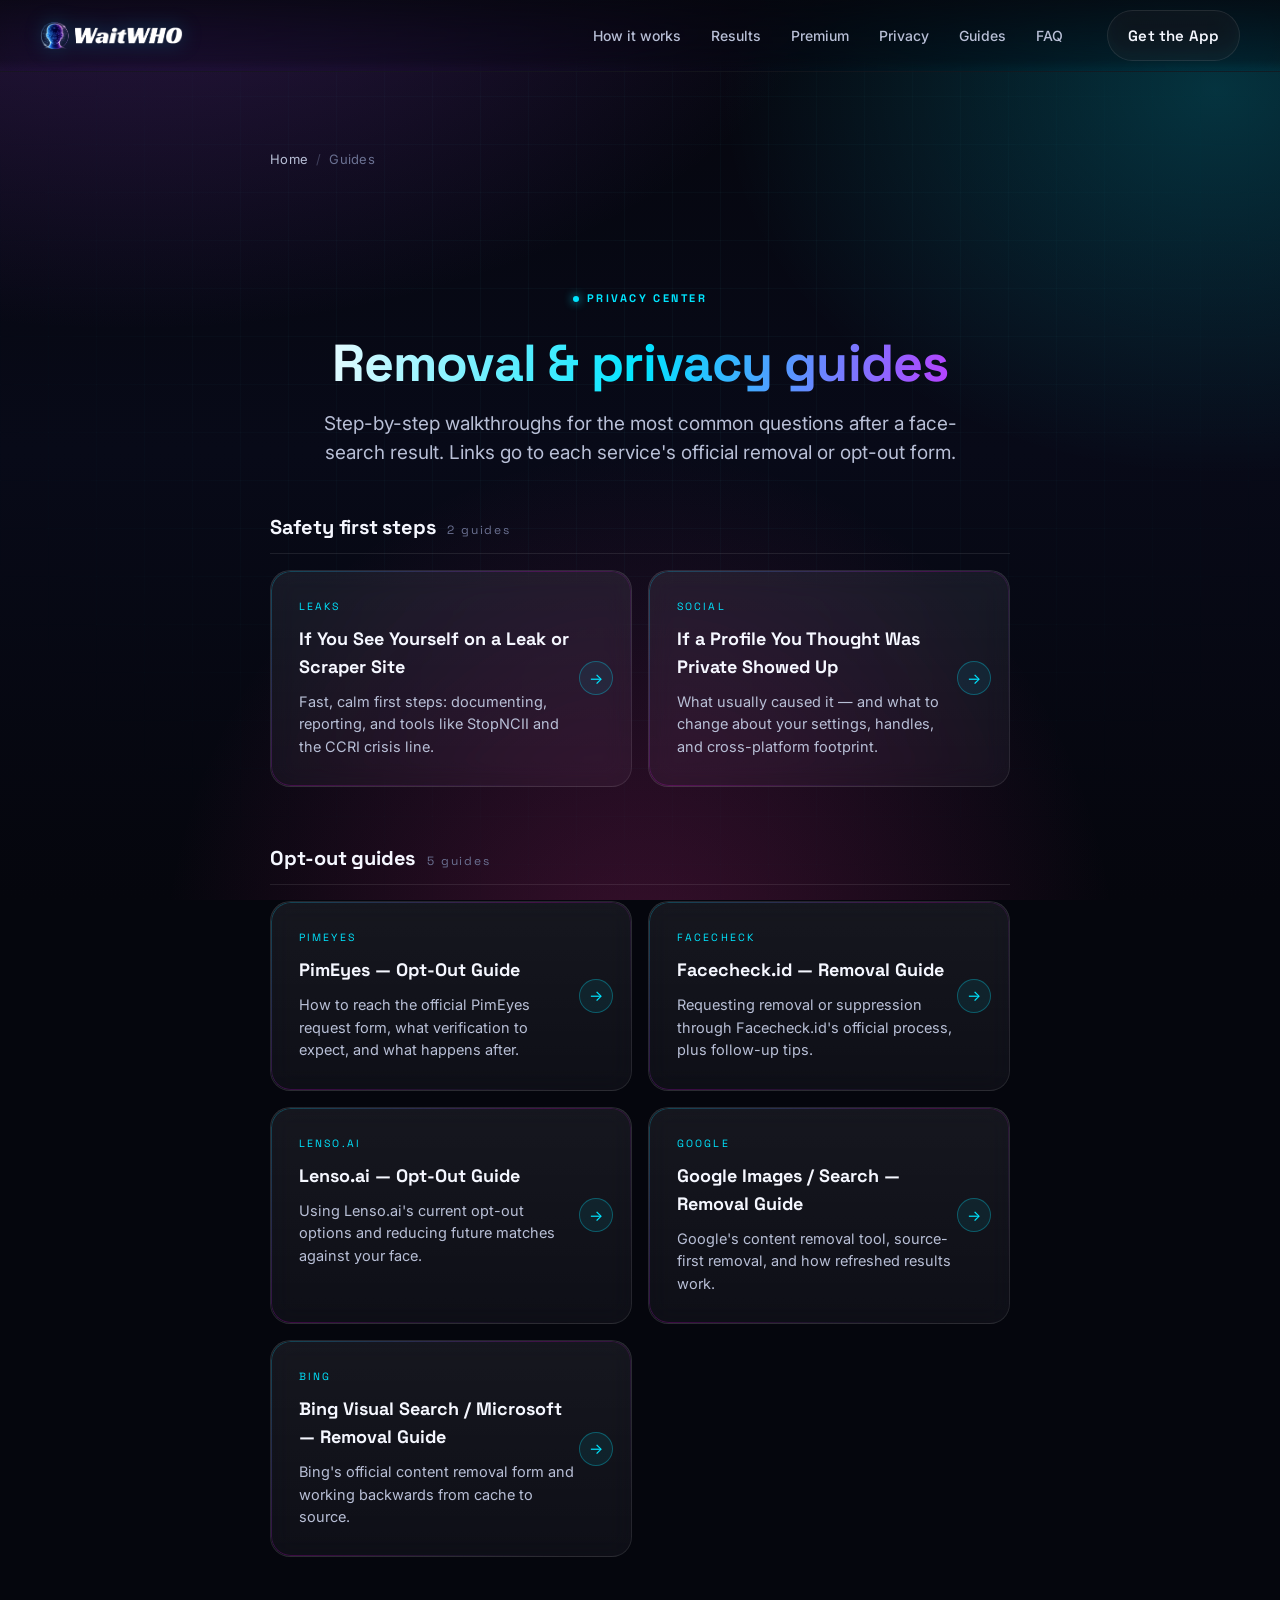
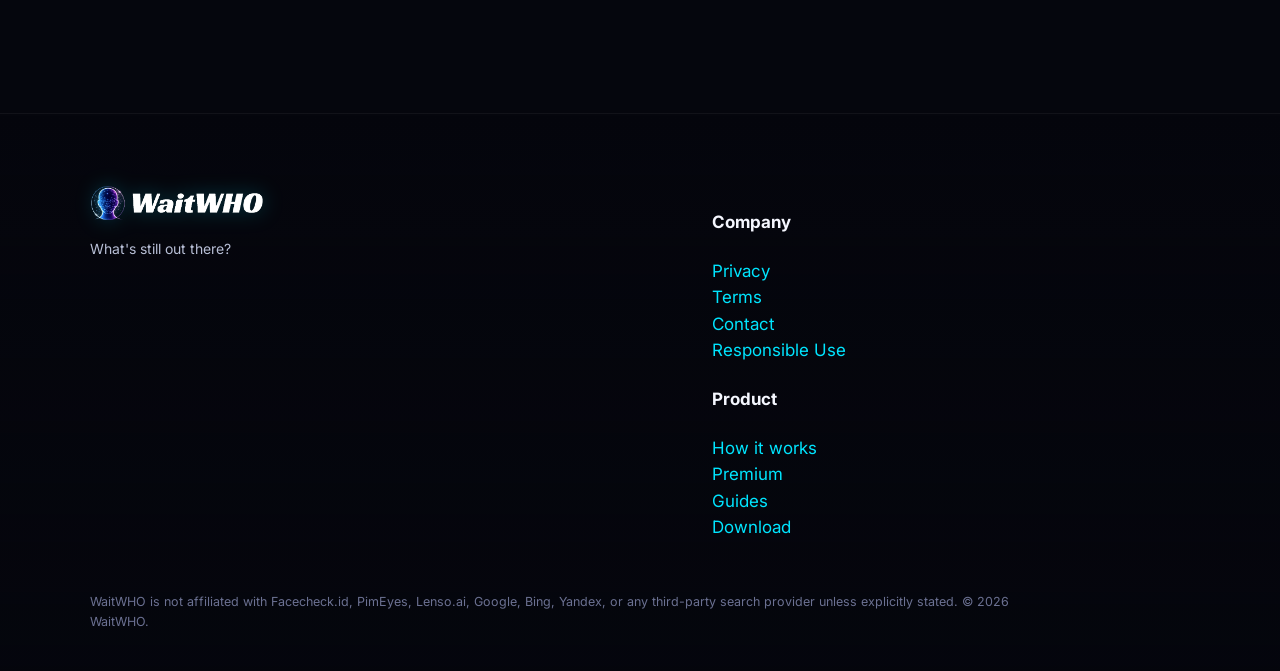
==== guides/index.html @ c7b06fae "Add files via upload" ====
<!doctype html>
<html lang="en">
<head>
    <meta charset="utf-8" />
    <meta http-equiv="x-ua-compatible" content="ie=edge" />
    <meta name="viewport" content="width=device-width, initial-scale=1, viewport-fit=cover" />
    <meta name="theme-color" content="#05060d" />
    <meta name="color-scheme" content="dark" />

    <title>Privacy &amp; Removal Guides · WaitWHO</title>
    <meta name="description" content="Step-by-step guides for removing your image from PimEyes, Facecheck.id, Lenso.ai, Google, Bing, and leak sites. Free educational resources." />

    <meta property="og:title" content="Privacy &amp; Removal Guides · WaitWHO" />
    <meta property="og:description" content="Opt-out walkthroughs for PimEyes, Facecheck.id, Lenso.ai, Google, Bing, and what to do if a private profile or leak appears." />
    <meta property="og:type" content="website" />
    <meta property="og:url" content="https://waitwho.app/guides/" />
    <meta property="og:image" content="../assets/og-cover.png" />
    <meta name="twitter:card" content="summary_large_image" />

    <link rel="icon" type="image/png" href="../assets/waitwho-logo.png" />
    <link rel="apple-touch-icon" href="../assets/waitwho-logo.png" />

    <link rel="preconnect" href="https://fonts.googleapis.com" />
    <link rel="preconnect" href="https://fonts.gstatic.com" crossorigin />
    <link rel="stylesheet" href="https://fonts.googleapis.com/css2?family=Inter:wght@400;500;600;700;800&family=Space+Grotesk:wght@500;600;700&display=swap" />

    <link rel="stylesheet" href="../styles.css?v=7" />
    <link rel="stylesheet" href="_shared.css?v=1" />
</head>
<body>
    <div class="bg-layer bg-grid" aria-hidden="true"></div>
    <div class="bg-layer bg-glow" aria-hidden="true"></div>

    <header class="nav" role="banner">
        <a class="nav__brand" href="../index.html" aria-label="WaitWHO home">
            <img class="brand-logo" src="../assets/waitwho-logo.png" alt="WaitWHO" />
        </a>
        <nav class="nav__links" aria-label="Primary">
            <a href="../index.html#how">How it works</a>
            <a href="../index.html#results">Results</a>
            <a href="../index.html#premium">Premium</a>
            <a href="../privacy.html">Privacy</a>
            <a href="./">Guides</a>
            <a href="../index.html#faq">FAQ</a>
        </nav>
        <a class="btn btn--ghost nav__cta" href="../index.html#download">Get the App</a>
    </header>

    <main class="guide-page">
        <div class="container">
            <nav class="guide-crumbs" aria-label="Breadcrumb">
                <a href="../index.html">Home</a>
                <span class="guide-crumbs__sep">/</span>
                <span>Guides</span>
            </nav>

            <header class="guide-index-hero">
                <span class="guide-hero__eyebrow">PRIVACY CENTER</span>
                <h1><span class="gradient-text">Removal &amp; privacy guides</span></h1>
                <p>Step-by-step walkthroughs for the most common questions after a face-search result. Links go to each service's official removal or opt-out form.</p>
            </header>

            <section class="guide-category">
                <div class="guide-category__head">
                    <h2 class="guide-category__title">Safety first steps</h2>
                    <span class="guide-category__count">2 guides</span>
                </div>
                <div class="guide-grid">
                    <a class="glass-card guide" href="leak-site-basics.html">
                        <span class="guide__tag">LEAKS</span>
                        <h3>If You See Yourself on a Leak or Scraper Site</h3>
                        <p>Fast, calm first steps: documenting, reporting, and tools like StopNCII and the CCRI crisis line.</p>
                        <span class="guide__arrow" aria-hidden="true">→</span>
                    </a>
                    <a class="glass-card guide" href="private-profile-leaked.html">
                        <span class="guide__tag">SOCIAL</span>
                        <h3>If a Profile You Thought Was Private Showed Up</h3>
                        <p>What usually caused it — and what to change about your settings, handles, and cross-platform footprint.</p>
                        <span class="guide__arrow" aria-hidden="true">→</span>
                    </a>
                </div>
            </section>

            <section class="guide-category">
                <div class="guide-category__head">
                    <h2 class="guide-category__title">Opt-out guides</h2>
                    <span class="guide-category__count">5 guides</span>
                </div>
                <div class="guide-grid">
                    <a class="glass-card guide" href="opt-out-pimeyes.html">
                        <span class="guide__tag">PIMEYES</span>
                        <h3>PimEyes — Opt-Out Guide</h3>
                        <p>How to reach the official PimEyes request form, what verification to expect, and what happens after.</p>
                        <span class="guide__arrow" aria-hidden="true">→</span>
                    </a>
                    <a class="glass-card guide" href="opt-out-facecheck.html">
                        <span class="guide__tag">FACECHECK</span>
                        <h3>Facecheck.id — Removal Guide</h3>
                        <p>Requesting removal or suppression through Facecheck.id's official process, plus follow-up tips.</p>
                        <span class="guide__arrow" aria-hidden="true">→</span>
                    </a>
                    <a class="glass-card guide" href="opt-out-lenso.html">
                        <span class="guide__tag">LENSO.AI</span>
                        <h3>Lenso.ai — Opt-Out Guide</h3>
                        <p>Using Lenso.ai's current opt-out options and reducing future matches against your face.</p>
                        <span class="guide__arrow" aria-hidden="true">→</span>
                    </a>
                    <a class="glass-card guide" href="opt-out-google.html">
                        <span class="guide__tag">GOOGLE</span>
                        <h3>Google Images / Search — Removal Guide</h3>
                        <p>Google's content removal tool, source-first removal, and how refreshed results work.</p>
                        <span class="guide__arrow" aria-hidden="true">→</span>
                    </a>
                    <a class="glass-card guide" href="opt-out-bing-visual.html">
                        <span class="guide__tag">BING</span>
                        <h3>Bing Visual Search / Microsoft — Removal Guide</h3>
                        <p>Bing's official content removal form and working backwards from cache to source.</p>
                        <span class="guide__arrow" aria-hidden="true">→</span>
                    </a>
                </div>
            </section>
        </div>
    </main>

    <footer class="footer" role="contentinfo">
        <div class="container footer__inner">
            <div class="footer__brand">
                <img class="brand-logo brand-logo--lg" src="../assets/waitwho-logo.png" alt="WaitWHO" />
                <p class="footer__tagline">What's still out there?</p>
            </div>
            <div class="footer__cols">
                <div>
                    <h4>Company</h4>
                    <ul>
                        <li><a href="../privacy.html">Privacy</a></li>
                        <li><a href="../terms.html">Terms</a></li>
                        <li><a href="../contact.html">Contact</a></li>
                        <li><a href="../index.html#privacy">Responsible Use</a></li>
                    </ul>
                </div>
                <div>
                    <h4>Product</h4>
                    <ul>
                        <li><a href="../index.html#how">How it works</a></li>
                        <li><a href="../index.html#premium">Premium</a></li>
                        <li><a href="./">Guides</a></li>
                        <li><a href="../index.html#download">Download</a></li>
                    </ul>
                </div>
            </div>
            <p class="footer__disclaimer">
                WaitWHO is not affiliated with Facecheck.id, PimEyes, Lenso.ai, Google, Bing, Yandex, or any third-party search provider unless explicitly stated.
                © <span id="year">2026</span> WaitWHO.
            </p>
        </div>
    </footer>

    <script>
        document.getElementById('year').textContent = new Date().getFullYear();
    </script>
</body>
</html>
---- styles.css ----
/* =============================================================
   WaitWHO — landing styles
   Dark cyberpunk · neon cyan / magenta / purple · glassmorphism
   All brand tokens are CSS variables. No external JS needed.
   ============================================================= */

/* -------------------------------------------------------------
   TOKENS
------------------------------------------------------------- */
:root {
    /* Brand — keep in sync with iOS Theme.swift */
    --neon-cyan:    #00E5FF;
    --neon-cyan-2:  #38BDF8;
    --neon-magenta: #FF00FF;
    --neon-pink:    #D42C8C;
    --neon-purple:  #7739B1;
    --neon-indigo:  #4246C8;

    /* Surfaces */
    --bg-0: #05060D;
    --bg-1: #0B0D1A;
    --bg-2: #121427;
    --glass:        rgba(255, 255, 255, 0.04);
    --glass-strong: rgba(255, 255, 255, 0.07);
    --glass-border: rgba(255, 255, 255, 0.09);
    --glass-border-strong: rgba(255, 255, 255, 0.14);

    /* Text */
    --text-primary:   #F5F7FF;
    --text-secondary: #B8BFD6;
    --text-tertiary:  #6B7192;

    /* Radii & spacing */
    --r-sm:  8px;
    --r-md: 14px;
    --r-lg: 20px;
    --r-xl: 28px;

    /* Type */
    --font-body:    "Inter", system-ui, -apple-system, "Segoe UI", Roboto, "Helvetica Neue", Arial, sans-serif;
    --font-display: "Space Grotesk", "Inter", system-ui, sans-serif;

    /* Motion */
    --ease-out: cubic-bezier(.16,.84,.32,1);
    --ease-in-out: cubic-bezier(.65,0,.35,1);

    /* Layout */
    --container: 1180px;
    --gutter: clamp(18px, 4vw, 40px);
    --section-pad: clamp(72px, 10vw, 140px);
}

/* -------------------------------------------------------------
   RESET / BASE
------------------------------------------------------------- */
*,
*::before,
*::after { box-sizing: border-box; }

html {
    /* Anchor jumps only — avoids fighting with wheel / trackpad momentum
       on some browsers where `smooth` on the root feels laggy. */
    scroll-behavior: auto;
    -webkit-text-size-adjust: 100%;
}

body {
    margin: 0;
    font-family: var(--font-body);
    font-size: 17px;
    line-height: 1.55;
    color: var(--text-primary);
    background: var(--bg-0);
    min-height: 100dvh;
    overflow-x: hidden;
    -webkit-font-smoothing: antialiased;
    -moz-osx-font-smoothing: grayscale;
}

img, svg, video { display: block; max-width: 100%; }

a {
    color: var(--neon-cyan);
    text-decoration: none;
    transition: color .2s var(--ease-out), opacity .2s var(--ease-out);
}
a:hover { color: #7FF1FF; }

button { font: inherit; }

ul, ol { margin: 0; padding: 0; list-style: none; }

::selection { background: rgba(255, 0, 255, 0.35); color: #fff; }

.container {
    max-width: var(--container);
    margin: 0 auto;
    padding-left: var(--gutter);
    padding-right: var(--gutter);
}

/* -------------------------------------------------------------
   BACKGROUND LAYERS
------------------------------------------------------------- */
.bg-layer {
    position: fixed;
    inset: 0;
    pointer-events: none;
    z-index: -2;
}

/* Radial navy-to-black glow */
.bg-glow {
    background:
        radial-gradient(1200px 700px at 10% -10%, rgba(119, 57, 177, 0.35), transparent 60%),
        radial-gradient(900px 700px at 95% 10%, rgba(0, 229, 255, 0.20), transparent 55%),
        radial-gradient(800px 900px at 50% 110%, rgba(212, 44, 140, 0.25), transparent 60%),
        linear-gradient(180deg, #05060d 0%, #080A18 50%, #05060D 100%);
}

/* Scan grid overlay (pure CSS) */
.bg-grid {
    background-image:
        linear-gradient(rgba(120, 255, 255, 0.045) 1px, transparent 1px),
        linear-gradient(90deg, rgba(120, 255, 255, 0.045) 1px, transparent 1px);
    background-size: 48px 48px;
    mask-image: radial-gradient(ellipse at 50% 40%, rgba(0,0,0,.9) 0%, rgba(0,0,0,.5) 50%, transparent 85%);
    -webkit-mask-image: radial-gradient(ellipse at 50% 40%, rgba(0,0,0,.9) 0%, rgba(0,0,0,.5) 50%, transparent 85%);
    opacity: .9;
    z-index: -1;
}

.bg-particles {
    width: 100%;
    height: 100%;
    opacity: .55;
    z-index: -1;
}

/* -------------------------------------------------------------
   UTILITY CLASSES
------------------------------------------------------------- */

/* Glass card */
.glass-card {
    position: relative;
    background: linear-gradient(180deg, var(--glass-strong), var(--glass));
    border: 1px solid var(--glass-border);
    border-radius: var(--r-lg);
    backdrop-filter: blur(12px) saturate(120%);
    -webkit-backdrop-filter: blur(12px) saturate(120%);
    padding: clamp(20px, 2.2vw, 28px);
    overflow: hidden;
    transition: transform .4s var(--ease-out), border-color .4s var(--ease-out), box-shadow .4s var(--ease-out);
}
.glass-card::before {
    content: "";
    position: absolute;
    inset: 0;
    padding: 1px;
    border-radius: inherit;
    background: linear-gradient(140deg, rgba(0, 229, 255, 0.45), rgba(255, 0, 255, 0.35) 45%, rgba(119, 57, 177, 0.25) 70%, transparent 90%);
    -webkit-mask:
        linear-gradient(#000 0 0) content-box,
        linear-gradient(#000 0 0);
    -webkit-mask-composite: xor;
            mask-composite: exclude;
    opacity: .55;
    pointer-events: none;
    transition: opacity .35s var(--ease-out);
}
.glass-card:hover {
    transform: translateY(-4px);
    border-color: var(--glass-border-strong);
    box-shadow: 0 18px 40px -20px rgba(0, 229, 255, 0.25),
                0 10px 30px -10px rgba(255, 0, 255, 0.18);
}
.glass-card:hover::before { opacity: .85; }

/* Narrow tablets / small laptops: lighter blur (less GPU per scroll frame). */
@media (max-width: 900px) {
    .glass-card {
        backdrop-filter: blur(6px) saturate(110%);
        -webkit-backdrop-filter: blur(6px) saturate(110%);
    }
}
/* Touch phones: backdrop-filter repaints the whole viewport stack on scroll —
   opaque surface reads almost the same but scrolls much smoother. */
@media (hover: none) and (pointer: coarse) {
    .glass-card {
        backdrop-filter: none;
        -webkit-backdrop-filter: none;
        background: linear-gradient(180deg, rgba(28, 30, 46, 0.94), rgba(14, 16, 28, 0.9));
    }
    .glass-card:hover {
        transform: none;
    }
}

.glass-card--wide { padding: clamp(28px, 4vw, 48px); }

/* Gradient text */
.gradient-text {
    background: linear-gradient(100deg, #E6FBFF 0%, var(--neon-cyan) 25%, var(--neon-magenta) 60%, #FF6FE1 85%);
    -webkit-background-clip: text;
            background-clip: text;
    color: transparent;
    background-size: 200% 200%;
    animation: gradient-pan 14s var(--ease-in-out) infinite;
}

@keyframes gradient-pan {
    0%, 100% { background-position: 0% 50%; }
    50%      { background-position: 100% 50%; }
}

/* Buttons */
.btn {
    --bg: linear-gradient(135deg, var(--neon-cyan), var(--neon-magenta));
    display: inline-flex;
    align-items: center;
    gap: 10px;
    padding: 13px 20px;
    border-radius: 999px;
    font-family: var(--font-display);
    font-weight: 600;
    font-size: 15px;
    letter-spacing: .01em;
    color: #05060D;
    background: var(--bg);
    border: 1px solid transparent;
    position: relative;
    isolation: isolate;
    cursor: pointer;
    transition: transform .25s var(--ease-out), box-shadow .25s var(--ease-out), filter .25s var(--ease-out);
}
.btn svg { width: 18px; height: 18px; }

.btn--primary {
    box-shadow:
        0 10px 30px -8px rgba(0, 229, 255, 0.55),
        0 10px 30px -8px rgba(255, 0, 255, 0.45),
        inset 0 0 0 1px rgba(255, 255, 255, 0.25);
}
.btn--primary::before {
    content: "";
    position: absolute;
    inset: 0;
    border-radius: inherit;
    padding: 1px;
    background: linear-gradient(135deg, rgba(255,255,255,.55), rgba(255,255,255,0));
    -webkit-mask:
        linear-gradient(#000 0 0) content-box,
        linear-gradient(#000 0 0);
    -webkit-mask-composite: xor;
            mask-composite: exclude;
    pointer-events: none;
}
.btn--primary:hover {
    transform: translateY(-2px) scale(1.015);
    filter: brightness(1.08) saturate(1.08);
    box-shadow:
        0 18px 40px -10px rgba(0, 229, 255, 0.7),
        0 18px 40px -10px rgba(255, 0, 255, 0.55);
}
.btn--primary:active { transform: translateY(0); filter: brightness(.98); }

.btn--ghost {
    color: var(--text-primary);
    background: rgba(255, 255, 255, 0.04);
    border-color: var(--glass-border);
    backdrop-filter: blur(12px);
    -webkit-backdrop-filter: blur(12px);
}
.btn--ghost:hover {
    color: #fff;
    background: rgba(255, 255, 255, 0.08);
    border-color: rgba(0, 229, 255, 0.45);
    box-shadow: 0 0 0 1px rgba(0, 229, 255, 0.25), 0 10px 24px -14px rgba(0, 229, 255, 0.55);
}

.btn--lg {
    padding: 16px 26px;
    font-size: 16px;
}

/* Badges */
.badge {
    display: inline-block;
    font-family: var(--font-display);
    font-weight: 700;
    font-size: 10.5px;
    letter-spacing: .14em;
    padding: 5px 9px;
    border-radius: 999px;
    border: 1px solid transparent;
    background: rgba(255, 255, 255, 0.05);
    color: var(--text-secondary);
}
.badge--cyan    { color: #BDF6FF; border-color: rgba(0, 229, 255, .35); background: rgba(0, 229, 255, .08); }
.badge--magenta { color: #FFC6F5; border-color: rgba(255, 0, 255, .35); background: rgba(255, 0, 255, .08); }
.badge--purple  { color: #D6C2F7; border-color: rgba(119, 57, 177, .45); background: rgba(119, 57, 177, .18); }

/* Eyebrow */
.eyebrow {
    display: inline-flex;
    align-items: center;
    gap: 10px;
    font-family: var(--font-display);
    font-weight: 600;
    font-size: 11.5px;
    letter-spacing: .18em;
    color: var(--text-secondary);
    text-transform: uppercase;
    padding: 7px 12px;
    border-radius: 999px;
    border: 1px solid var(--glass-border);
    background: rgba(255, 255, 255, 0.035);
}
.eyebrow__dot {
    width: 7px; height: 7px;
    border-radius: 999px;
    background: var(--neon-cyan);
    box-shadow: 0 0 12px var(--neon-cyan);
    animation: dot-pulse 2.2s var(--ease-in-out) infinite;
}
@keyframes dot-pulse {
    0%, 100% { opacity: 1;   transform: scale(1); }
    50%      { opacity: .55; transform: scale(1.4); }
}

/* -------------------------------------------------------------
   NAV
------------------------------------------------------------- */
.nav {
    position: sticky;
    top: 0;
    z-index: 40;
    display: flex;
    align-items: center;
    gap: clamp(12px, 2vw, 24px);
    padding: 14px clamp(18px, 4vw, 40px);
    min-height: 64px;
    max-height: 72px;
    background: linear-gradient(180deg, rgba(5, 6, 13, 0.75) 0%, rgba(5, 6, 13, 0.35) 85%, transparent 100%);
    backdrop-filter: blur(16px) saturate(130%);
    -webkit-backdrop-filter: blur(16px) saturate(130%);
    border-bottom: 1px solid rgba(255, 255, 255, 0.05);
}
.nav__brand {
    display: inline-flex;
    align-items: center;
    gap: 10px;
    color: var(--text-primary);
    font-family: var(--font-display);
    font-weight: 700;
    letter-spacing: .03em;
}

/* Brand mark — real WaitWHO logo (icon + wordmark in one PNG, ~1266×248).
   Explicit height/max-height/max-width keeps it tightly constrained even
   if a stale stylesheet or a broken parent reflow ever slips through. */
.brand-logo {
    display: block;
    height: 28px;
    max-height: 28px;
    width: auto;
    max-width: 180px;
    object-fit: contain;
    user-select: none;
    -webkit-user-drag: none;
    filter: drop-shadow(0 0 10px rgba(0, 229, 255, 0.25));
    transition: filter .3s var(--ease-out), transform .3s var(--ease-out);
}
.nav__brand:hover .brand-logo {
    transform: translateY(-1px);
    filter: drop-shadow(0 0 14px rgba(0, 229, 255, 0.45))
            drop-shadow(0 0 10px rgba(255, 0, 255, 0.25));
}
.brand-logo--lg {
    height: 34px;
    max-height: 34px;
    max-width: 220px;
}

/* Shared spin keyframe still used by the hero scan rings. */
@keyframes ring-rotate {
    from { transform: rotate(0deg); }
    to   { transform: rotate(360deg); }
}
.nav__links {
    display: flex;
    gap: clamp(10px, 2vw, 22px);
    margin-left: auto;
    margin-right: clamp(8px, 2vw, 16px);
    font-size: 14px;
    color: var(--text-secondary);
}
.nav__links a {
    color: var(--text-secondary);
    padding: 8px 4px;
    font-weight: 500;
    position: relative;
}
.nav__links a::after {
    content: "";
    position: absolute;
    left: 4px; right: 4px; bottom: 4px;
    height: 1px;
    background: linear-gradient(90deg, var(--neon-cyan), var(--neon-magenta));
    transform: scaleX(0);
    transform-origin: left center;
    transition: transform .35s var(--ease-out);
}
.nav__links a:hover { color: var(--text-primary); }
.nav__links a:hover::after { transform: scaleX(1); }

/* -------------------------------------------------------------
   APP STORE BADGE
   Apple's visual identity must stay intact — no recolors on the art
   itself. Glow/hover-lift lives on the wrapper instead, which keeps
   the badge guideline-compliant while still feeling native to the site.
------------------------------------------------------------- */
.app-store-badge {
    display: inline-flex;
    align-items: center;
    justify-content: center;
    height: 40px;
    border-radius: 8px;
    line-height: 0;
    text-decoration: none;
    transition: transform .25s var(--ease-out),
                filter .25s var(--ease-out);
    filter: drop-shadow(0 6px 18px rgba(0, 229, 255, 0.18))
            drop-shadow(0 6px 18px rgba(255, 0, 255, 0.14));
}
.app-store-badge svg,
.app-store-badge img {
    display: block;
    height: 100%;
    width: auto;
    pointer-events: none;
}
.app-store-badge:hover {
    transform: translateY(-2px);
    filter: drop-shadow(0 10px 24px rgba(0, 229, 255, 0.35))
            drop-shadow(0 10px 24px rgba(255, 0, 255, 0.25));
}
.app-store-badge:active { transform: translateY(0); }

/* Until script.js APP_STORE_URL is set, badges link to #download on this page. */
.app-store-badge--pending {
    cursor: help;
    opacity: 0.94;
}

.app-store-badge:focus-visible {
    outline: 2px solid var(--neon-cyan);
    outline-offset: 3px;
}
.app-store-badge--sm { height: 36px; border-radius: 7px; }
.app-store-badge--lg { height: 54px; border-radius: 10px; }
.app-store-badge--xl { height: 60px; border-radius: 11px; }

/* -------------------------------------------------------------
   NAV HAMBURGER
   Hidden at >820px via display:none; shown below that width.
   The bars collapse into an X when .is-open is toggled by JS.
------------------------------------------------------------- */
.nav__hamburger {
    display: none;
    width: 42px;
    height: 42px;
    padding: 0;
    margin-left: auto;
    background: rgba(255, 255, 255, 0.04);
    border: 1px solid var(--glass-border);
    border-radius: 10px;
    cursor: pointer;
    position: relative;
    transition: background .25s var(--ease-out), border-color .25s var(--ease-out);
}
.nav__hamburger:hover {
    background: rgba(255, 255, 255, 0.08);
    border-color: rgba(0, 229, 255, 0.45);
}
.nav__hamburger:focus-visible {
    outline: 2px solid var(--neon-cyan);
    outline-offset: 2px;
}
.nav__hamburger span {
    position: absolute;
    left: 50%;
    width: 18px;
    height: 1.6px;
    border-radius: 2px;
    background: var(--text-primary);
    transform: translateX(-50%);
    transition: transform .3s var(--ease-out), opacity .2s var(--ease-out), top .3s var(--ease-out);
}
.nav__hamburger span:nth-child(1) { top: 14px; }
.nav__hamburger span:nth-child(2) { top: 20px; }
.nav__hamburger span:nth-child(3) { top: 26px; }
.nav__hamburger[aria-expanded="true"] span:nth-child(1) { top: 20px; transform: translateX(-50%) rotate(45deg); background: var(--neon-cyan); }
.nav__hamburger[aria-expanded="true"] span:nth-child(2) { opacity: 0; }
.nav__hamburger[aria-expanded="true"] span:nth-child(3) { top: 20px; transform: translateX(-50%) rotate(-45deg); background: var(--neon-magenta); }

@media (max-width: 820px) {
    .nav__links { display: none; }
    .nav__cta { display: none; }
    .nav__hamburger { display: block; }
}

/* -------------------------------------------------------------
   MOBILE SLIDE-IN MENU
   aside #mobile-menu is present in the DOM at all widths but is
   inert on desktop (display:none below); on mobile it slides in
   from the right when JS sets .is-open on <body>.
------------------------------------------------------------- */
.mobile-menu {
    position: fixed;
    inset: 0;
    z-index: 50;
    pointer-events: none;
    visibility: hidden;
    transition: visibility 0s linear .35s;
}
.mobile-menu__backdrop {
    position: absolute;
    inset: 0;
    background: rgba(5, 6, 13, 0.55);
    backdrop-filter: blur(8px);
    -webkit-backdrop-filter: blur(8px);
    opacity: 0;
    transition: opacity .35s var(--ease-out);
    cursor: pointer;
}
.mobile-menu__panel {
    position: absolute;
    top: 0;
    right: 0;
    height: 100dvh;
    width: min(320px, 85vw);
    padding: clamp(28px, 7vw, 44px) clamp(20px, 5vw, 28px);
    display: flex;
    flex-direction: column;
    gap: 12px;
    background:
        radial-gradient(120% 60% at 100% 0%, rgba(0, 229, 255, 0.15), transparent 60%),
        radial-gradient(120% 60% at 100% 100%, rgba(255, 0, 255, 0.12), transparent 60%),
        linear-gradient(180deg, #0B0D1A 0%, #05060D 100%);
    border-left: 1px solid rgba(255, 255, 255, 0.08);
    box-shadow: -20px 0 60px -20px rgba(0, 229, 255, 0.35);
    transform: translateX(100%);
    transition: transform .35s var(--ease-out);
    overflow-y: auto;
}
.mobile-menu.is-open {
    visibility: visible;
    pointer-events: auto;
    transition-delay: 0s;
}
.mobile-menu.is-open .mobile-menu__backdrop { opacity: 1; }
.mobile-menu.is-open .mobile-menu__panel { transform: translateX(0); }

.mobile-menu__links {
    display: flex;
    flex-direction: column;
    gap: 2px;
    margin-top: 36px;
}
.mobile-menu__links a {
    display: flex;
    align-items: center;
    justify-content: space-between;
    padding: 16px 14px;
    color: var(--text-primary);
    font-family: var(--font-display);
    font-weight: 600;
    font-size: 17px;
    border-radius: 12px;
    border: 1px solid transparent;
    transition: background .2s var(--ease-out), border-color .2s var(--ease-out), color .2s var(--ease-out);
}
.mobile-menu__links a::after {
    content: "→";
    color: var(--text-tertiary);
    font-size: 15px;
    transition: transform .2s var(--ease-out), color .2s var(--ease-out);
}
.mobile-menu__links a:hover,
.mobile-menu__links a:focus-visible {
    background: rgba(255, 255, 255, 0.04);
    border-color: rgba(0, 229, 255, 0.25);
    color: #fff;
}
.mobile-menu__links a:hover::after,
.mobile-menu__links a:focus-visible::after {
    color: var(--neon-cyan);
    transform: translateX(2px);
}
.mobile-menu__cta {
    margin-top: auto;
    padding-top: 24px;
    display: flex;
    justify-content: flex-start;
}

/* Scroll-lock class applied to <body> when the menu is open, so the
   page behind doesn't scroll while the drawer is up. */
body.menu-open { overflow: hidden; }

@media (min-width: 821px) {
    /* Hide the mobile menu element entirely on desktop so it can't
       receive focus or show up in the accessibility tree. */
    .mobile-menu { display: none; }
}

/* -------------------------------------------------------------
   HERO
------------------------------------------------------------- */
.hero {
    position: relative;
    padding: clamp(40px, 7vw, 84px) 0 clamp(60px, 8vw, 110px);
    min-height: 100svh;
    display: flex;
    align-items: center;
    isolation: isolate;
}

/* Full-bleed “hacker terminal” whispers — same vibe as iOS ScanLoaderView.
   Sits behind .hero__inner; scrim keeps headline readable. */
.hero__terminal {
    position: absolute;
    inset: 0;
    z-index: 0;
    overflow: hidden;
    pointer-events: none;
    /* Readability scrim (not a ::after — that would paint over the lines) */
    background:
        linear-gradient(90deg, rgba(5, 6, 13, 0.78) 0%, rgba(5, 6, 13, 0.18) 48%, transparent 72%),
        linear-gradient(180deg, rgba(5, 6, 13, 0.5) 0%, transparent 16%, transparent 84%, rgba(5, 6, 13, 0.45) 100%),
        radial-gradient(ellipse 95% 85% at 58% 42%, transparent 0%, rgba(5, 6, 13, 0.22) 100%);
}
.hero-terminal-whisper {
    position: absolute;
    z-index: 1;
    max-width: min(92vw, 520px);
    padding: 0 4px;
    font-family: ui-monospace, SFMono-Regular, Menlo, Monaco, Consolas, "Liberation Mono", "Courier New", monospace;
    font-size: clamp(10px, 1.05vw + 8px, 13px);
    font-weight: 500;
    letter-spacing: 0.02em;
    line-height: 1.25;
    color: rgba(115, 242, 140, 0.78);
    text-shadow:
        0 0 10px rgba(77, 242, 102, 0.35),
        0 0 22px rgba(0, 229, 255, 0.08);
    white-space: nowrap;
    overflow: hidden;
    text-overflow: ellipsis;
    opacity: 0;
    transform: translate(-50%, -50%);
    transition: opacity 0.35s var(--ease-out);
}
.hero-terminal-whisper.is-visible {
    opacity: 0.92;
}
.hero-terminal-whisper.is-out {
    opacity: 0 !important;
    transition: opacity 0.5s var(--ease-out);
}
@media (max-width: 909px) {
    .hero__terminal {
        background:
            linear-gradient(180deg, rgba(5, 6, 13, 0.88) 0%, rgba(5, 6, 13, 0.35) 32%, transparent 52%),
            linear-gradient(90deg, transparent 0%, rgba(5, 6, 13, 0.12) 50%, transparent 100%),
            radial-gradient(ellipse 100% 70% at 50% 85%, transparent 20%, rgba(5, 6, 13, 0.35) 100%);
    }
}

.hero__inner {
    position: relative;
    z-index: 1;
    display: grid;
    grid-template-columns: 1.1fr 1fr;
    gap: clamp(24px, 5vw, 72px);
    align-items: center;
    width: 100%;
}

.hero__copy { max-width: 620px; }

.hero__title {
    font-family: var(--font-display);
    font-weight: 700;
    font-size: clamp(44px, 7.2vw, 92px);
    line-height: 1.02;
    letter-spacing: -0.02em;
    margin: 18px 0 22px;
}

.hero__sub {
    font-size: clamp(16px, 1.6vw, 19px);
    color: var(--text-secondary);
    max-width: 54ch;
    margin: 0 0 32px;
}

.hero__ctas {
    display: flex;
    gap: 12px;
    flex-wrap: wrap;
    margin-bottom: 36px;
}

.hero__typed {
    font-family: var(--font-display);
    font-size: 14px;
    color: var(--text-tertiary);
    letter-spacing: .02em;
    display: inline-flex;
    align-items: center;
    gap: 2px;
    padding: 10px 14px;
    border-radius: 10px;
    border: 1px solid var(--glass-border);
    background: rgba(255, 255, 255, 0.025);
    backdrop-filter: blur(10px);
    -webkit-backdrop-filter: blur(10px);
}
.hero__typed-label { color: var(--neon-cyan); }
.hero__typed-text  { color: var(--text-secondary); }
.hero__caret {
    width: 8px;
    height: 16px;
    background: var(--neon-cyan);
    margin-left: 4px;
    box-shadow: 0 0 8px var(--neon-cyan);
    animation: caret 1s steps(2, start) infinite;
}
@keyframes caret {
    0%, 100% { opacity: 1; }
    50%      { opacity: 0; }
}

/* Phone mockup */
.hero__device {
    position: relative;
    justify-self: center;
    width: min(420px, 80vw);
    aspect-ratio: 9 / 19;
    display: flex;
    align-items: center;
    justify-content: center;
}

/* Chasing neon halo behind the hero phone — two blurred conic wedges
   spinning opposite directions so cyan and magenta feel like they “chase”
   each other instead of static concentric rings. */
.hero-device-aura {
    position: absolute;
    inset: -32%;
    z-index: 0;
    pointer-events: none;
    display: grid;
    place-items: center;
}
.hero-device-aura__band {
    position: absolute;
    width: 92%;
    height: 104%;
    max-width: 520px;
    border-radius: 46%;
    filter: blur(26px) saturate(1.35);
    opacity: 0.62;
}
.hero-device-aura__band--cyan {
    background: conic-gradient(
        from 0deg at 50% 50%,
        transparent 0deg,
        rgba(0, 229, 255, 0) 28deg,
        rgba(0, 229, 255, 0.75) 98deg,
        rgba(0, 229, 255, 0.35) 150deg,
        rgba(0, 229, 255, 0) 210deg,
        transparent 360deg
    );
    animation: hero-aura-spin-cw 5.8s linear infinite;
}
.hero-device-aura__band--magenta {
    width: 88%;
    height: 100%;
    background: conic-gradient(
        from 140deg at 50% 50%,
        transparent 0deg,
        rgba(255, 0, 255, 0) 36deg,
        rgba(255, 0, 255, 0.65) 118deg,
        rgba(255, 0, 255, 0.28) 175deg,
        rgba(255, 0, 255, 0) 228deg,
        transparent 360deg
    );
    animation: hero-aura-spin-ccw 7.6s linear infinite;
    mix-blend-mode: screen;
    opacity: 0.48;
}
@keyframes hero-aura-spin-cw {
    to { transform: rotate(360deg); }
}
@keyframes hero-aura-spin-ccw {
    to { transform: rotate(-360deg); }
}
@media (prefers-reduced-motion: reduce) {
    .hero-device-aura__band {
        animation: none !important;
        opacity: 0.28;
        transform: rotate(42deg);
    }
}

.phone {
    position: relative;
    z-index: 1;
    width: 100%;
    height: 100%;
    border-radius: 42px;
    padding: 10px;
    background:
        linear-gradient(180deg, #1a1d33 0%, #0a0b16 100%);
    border: 1px solid rgba(255, 255, 255, 0.08);
    box-shadow:
        0 40px 80px -20px rgba(0, 229, 255, 0.35),
        0 30px 80px -30px rgba(255, 0, 255, 0.30),
        inset 0 0 0 1px rgba(255, 255, 255, 0.04);
}
.phone__notch {
    position: absolute;
    top: 10px; left: 50%;
    transform: translateX(-50%);
    width: 42%; max-width: 160px;
    height: 26px;
    background: #05060D;
    border-radius: 0 0 14px 14px;
    z-index: 2;
}
.phone__screen {
    width: 100%;
    height: 100%;
    border-radius: 34px;
    overflow: hidden;
    position: relative;
    background:
        radial-gradient(120% 80% at 50% 0%, rgba(0, 229, 255, 0.18), transparent 60%),
        radial-gradient(120% 80% at 50% 100%, rgba(255, 0, 255, 0.18), transparent 60%),
        linear-gradient(180deg, #0C0E1D 0%, #05060D 100%);
    display: flex;
    align-items: center;
    justify-content: center;
}

/* Scanline sweep — sits above .phone__screen-img / GIF */
.phone__screen::after {
    content: "";
    position: absolute;
    left: -10%; right: -10%;
    top: -40%;
    height: 30%;
    background: linear-gradient(180deg, transparent, rgba(0, 229, 255, .14), transparent);
    filter: blur(6px);
    animation: phone-sweep 5s var(--ease-in-out) infinite;
    pointer-events: none;
    z-index: 1;
}
@keyframes phone-sweep {
    0%   { transform: translateY(0); opacity: 0; }
    10%  { opacity: .9; }
    90%  { opacity: .9; }
    100% { transform: translateY(360%); opacity: 0; }
}

/* Screenshot / animated GIF inside the phone frame */
.phone__screen-img {
    position: relative;
    z-index: 0;
    width: 100%;
    height: 100%;
    object-fit: cover;
    object-position: center;
    display: block;
}

/* Inline mock (used until a real screenshot is swapped in) */
.phone__mock {
    position: relative;
    width: 100%;
    height: 100%;
    padding: 18% 10% 12%;
    display: flex;
    flex-direction: column;
    align-items: center;
    justify-content: space-between;
    text-align: center;
    z-index: 1;
}
.phone__mock-logo {
    font-family: var(--font-display);
    font-size: clamp(18px, 2.2vw, 24px);
    font-weight: 700;
    color: var(--text-primary);
    letter-spacing: .05em;
}
.phone__mock-logo strong {
    background: linear-gradient(100deg, var(--neon-cyan), var(--neon-magenta));
    -webkit-background-clip: text;
            background-clip: text;
    color: transparent;
}
.phone__mock-face {
    position: relative;
    width: 58%;
    aspect-ratio: 1;
    border-radius: 999px;
    background:
        radial-gradient(circle at 50% 40%, rgba(0, 229, 255, 0.25), transparent 60%),
        radial-gradient(circle at 50% 80%, rgba(255, 0, 255, 0.20), transparent 65%);
    display: flex;
    align-items: center;
    justify-content: center;
}
.phone__mock-face-ring {
    position: absolute;
    inset: 0;
    border-radius: 999px;
    border: 1px solid rgba(0, 229, 255, .4);
    box-shadow: 0 0 30px rgba(0, 229, 255, .25), inset 0 0 20px rgba(255, 0, 255, .15);
    animation: ring-rotate 18s linear infinite;
}
.phone__mock-face-ring::before,
.phone__mock-face-ring::after {
    content: "";
    position: absolute;
    inset: 12%;
    border-radius: 999px;
    border: 1px dashed rgba(255, 0, 255, .35);
}
.phone__mock-face-ring::after {
    inset: 26%;
    border-color: rgba(119, 57, 177, .4);
    border-style: solid;
    opacity: .6;
}
.phone__mock-face-core {
    width: 30%;
    height: 30%;
    border-radius: 999px;
    background: radial-gradient(circle, #fff, rgba(0, 229, 255, .3) 60%, transparent 70%);
    filter: blur(1px);
    opacity: .65;
}
.phone__mock-chip {
    font-family: var(--font-display);
    font-size: 11px;
    letter-spacing: .22em;
    color: var(--text-tertiary);
    padding: 7px 12px;
    border: 1px solid var(--glass-border);
    border-radius: 999px;
    background: rgba(255, 255, 255, 0.03);
}
.phone__mock-cta {
    width: 85%;
    padding: 12px 16px;
    border-radius: 999px;
    font-family: var(--font-display);
    font-weight: 600;
    font-size: 13px;
    color: #05060D;
    background: linear-gradient(135deg, var(--neon-cyan), var(--neon-magenta));
    box-shadow: 0 8px 24px -6px rgba(0, 229, 255, .5), 0 8px 24px -6px rgba(255, 0, 255, .4);
}

/* Scroll cue */
.hero__scroll {
    position: absolute;
    z-index: 2;
    left: 50%;
    bottom: 18px;
    transform: translateX(-50%);
    width: 24px;
    height: 36px;
    border-radius: 999px;
    border: 1px solid var(--glass-border);
    background: rgba(255, 255, 255, .03);
    display: flex;
    justify-content: center;
    padding-top: 6px;
}
.hero__scroll span {
    width: 2px; height: 8px;
    background: var(--neon-cyan);
    border-radius: 2px;
    animation: scroll-cue 1.6s var(--ease-in-out) infinite;
}
@keyframes scroll-cue {
    0%   { transform: translateY(0);  opacity: 1; }
    80%  { transform: translateY(14px); opacity: 0; }
    100% { transform: translateY(14px); opacity: 0; }
}

@media (max-width: 900px) {
    .hero { padding-top: 40px; min-height: auto; }
    .hero__inner {
        grid-template-columns: 1fr;
        text-align: center;
    }
    .hero__copy { margin: 0 auto; }
    .hero__ctas { justify-content: center; }
    .hero__typed { align-self: center; }
    .hero__device { order: -1; width: min(260px, 70vw); }
    .hero__scroll { display: none; }
}

/* -------------------------------------------------------------
   TRUST STRIP
------------------------------------------------------------- */
.trust {
    padding: clamp(28px, 5vw, 48px) 0;
}
.trust__grid {
    display: grid;
    grid-template-columns: repeat(4, minmax(0, 1fr));
    gap: 14px;
}
.trust__card {
    display: flex;
    align-items: flex-start;
    gap: 14px;
    padding: 18px;
    border-radius: var(--r-md);
    background: var(--glass);
    border: 1px solid var(--glass-border);
    backdrop-filter: blur(10px);
    -webkit-backdrop-filter: blur(10px);
    transition: border-color .3s var(--ease-out), transform .3s var(--ease-out);
}
.trust__card:hover {
    transform: translateY(-2px);
    border-color: rgba(0, 229, 255, .3);
}
.trust__card svg {
    width: 22px;
    height: 22px;
    flex: 0 0 auto;
    color: var(--neon-cyan);
    filter: drop-shadow(0 0 6px rgba(0, 229, 255, .4));
}
.trust__card strong {
    display: block;
    font-family: var(--font-display);
    font-size: 14px;
    color: var(--text-primary);
    margin-bottom: 3px;
}
.trust__card span {
    font-size: 13.5px;
    color: var(--text-secondary);
    line-height: 1.4;
}

@media (max-width: 860px) {
    .trust__grid { grid-template-columns: repeat(2, minmax(0, 1fr)); }
}
@media (max-width: 460px) {
    .trust__grid { grid-template-columns: 1fr; }
}

/* -------------------------------------------------------------
   SECTION HEAD
------------------------------------------------------------- */
.section {
    padding: var(--section-pad) 0;
    position: relative;
}
.section__head {
    max-width: 720px;
    margin: 0 0 clamp(32px, 5vw, 56px);
    display: flex;
    flex-direction: column;
    align-items: flex-start;
    gap: 18px;
}
.section__head--center {
    margin-left: auto;
    margin-right: auto;
    align-items: center;
    text-align: center;
}
.section__title {
    font-family: var(--font-display);
    font-weight: 700;
    font-size: clamp(32px, 4.6vw, 54px);
    line-height: 1.05;
    letter-spacing: -0.015em;
    margin: 0;
}
.section__sub {
    margin: 0;
    font-size: clamp(16px, 1.6vw, 18px);
    color: var(--text-secondary);
    max-width: 60ch;
}
.section__cta {
    display: flex;
    justify-content: center;
    margin-top: 32px;
}

.small-print {
    font-size: 12.5px;
    color: var(--text-tertiary);
    margin-top: 24px;
    text-align: center;
}

/* -------------------------------------------------------------
   STEPS
------------------------------------------------------------- */
.steps {
    display: grid;
    grid-template-columns: repeat(3, minmax(0, 1fr));
    gap: 18px;
}
.step {
    position: relative;
    padding: clamp(22px, 2.4vw, 30px);
    border-radius: var(--r-lg);
    background: linear-gradient(180deg, var(--glass-strong), var(--glass));
    border: 1px solid var(--glass-border);
    backdrop-filter: blur(12px);
    -webkit-backdrop-filter: blur(12px);
    overflow: hidden;
    transition: transform .35s var(--ease-out), border-color .35s var(--ease-out), box-shadow .35s var(--ease-out);
}
.step:hover {
    transform: translateY(-4px);
    border-color: rgba(0, 229, 255, .35);
    box-shadow: 0 18px 40px -22px rgba(0, 229, 255, .55);
}
.step__num {
    font-family: var(--font-display);
    font-size: 12px;
    letter-spacing: .2em;
    color: var(--text-tertiary);
    margin-bottom: 18px;
}
.step__icon {
    width: 48px; height: 48px;
    display: grid; place-items: center;
    border-radius: 14px;
    background: radial-gradient(circle at 30% 30%, rgba(0, 229, 255, .25), transparent 70%),
                radial-gradient(circle at 80% 80%, rgba(255, 0, 255, .22), transparent 70%),
                rgba(255, 255, 255, 0.04);
    border: 1px solid rgba(0, 229, 255, .25);
    box-shadow: 0 0 18px -6px rgba(0, 229, 255, .45);
    margin-bottom: 18px;
    color: var(--neon-cyan);
}
.step__icon svg { width: 22px; height: 22px; }
.step h3 {
    font-family: var(--font-display);
    font-size: 20px;
    margin: 0 0 8px;
}
.step p {
    margin: 0;
    color: var(--text-secondary);
    font-size: 15px;
}

@media (max-width: 820px) {
    .steps { grid-template-columns: 1fr; }
}

/* -------------------------------------------------------------
   RESULTS SPLIT
------------------------------------------------------------- */
.section--split { padding-top: clamp(60px, 8vw, 110px); }
.split {
    display: grid;
    grid-template-columns: 1fr 1fr;
    gap: clamp(24px, 5vw, 72px);
    align-items: center;
}

.note {
    display: flex;
    align-items: flex-start;
    gap: 12px;
    padding: 14px 16px;
    border-radius: var(--r-md);
    background: rgba(255, 0, 255, .06);
    border: 1px solid rgba(255, 0, 255, .25);
    margin-top: 28px;
}
.note svg {
    width: 18px; height: 18px;
    color: var(--neon-magenta);
    flex: 0 0 auto;
    margin-top: 2px;
    filter: drop-shadow(0 0 6px rgba(255, 0, 255, .5));
}
.note p {
    margin: 0;
    font-size: 14px;
    color: var(--text-secondary);
}

/* Result mock cards */
.result-cards {
    display: grid;
    grid-template-columns: 1.3fr 1fr;
    grid-template-rows: auto auto;
    grid-template-areas:
        "hero sources"
        "mini sources";
    gap: 14px;
    width: 100%;
}
.result-card {
    display: flex;
    flex-direction: column;
    gap: 14px;
}
.result-card--hero { grid-area: hero; }
.result-card--mini { grid-area: mini; }
.result-card:not(.result-card--hero):not(.result-card--mini) { grid-area: sources; }

.result-card__head {
    display: flex;
    align-items: center;
    justify-content: space-between;
    gap: 10px;
}
.result-card__count {
    font-family: var(--font-display);
    font-size: clamp(32px, 4vw, 44px);
    font-weight: 700;
    background: linear-gradient(100deg, var(--neon-cyan), var(--neon-magenta));
    -webkit-background-clip: text;
            background-clip: text;
    color: transparent;
    line-height: 1;
}
.result-card__bar {
    position: relative;
    height: 8px;
    border-radius: 999px;
    background: rgba(255, 255, 255, 0.06);
    overflow: hidden;
}
.result-card__bar > span {
    position: absolute;
    inset: 0 auto 0 0;
    width: var(--w, 50%);
    background: linear-gradient(90deg, var(--neon-cyan), var(--neon-magenta));
    box-shadow: 0 0 12px rgba(0, 229, 255, .5), 0 0 12px rgba(255, 0, 255, .45);
    border-radius: inherit;
}
.result-card__row {
    display: flex;
    justify-content: space-between;
    align-items: baseline;
    font-size: 14px;
    color: var(--text-secondary);
}
.result-card__row strong { color: var(--text-primary); font-weight: 600; }

.source-list {
    display: flex;
    flex-direction: column;
    gap: 12px;
    margin-top: 10px;
    color: var(--text-secondary);
    font-size: 14px;
}
.source-list li {
    display: flex;
    align-items: center;
    gap: 10px;
    padding: 10px 12px;
    border-radius: 10px;
    background: rgba(255, 255, 255, 0.03);
    border: 1px solid var(--glass-border);
}
.source-dot {
    width: 8px; height: 8px;
    border-radius: 999px;
    background: var(--neon-cyan);
    box-shadow: 0 0 10px var(--neon-cyan);
}

.result-card__grade {
    display: flex;
    align-items: baseline;
    gap: 12px;
}
.result-card__grade-mark {
    font-family: var(--font-display);
    font-size: clamp(40px, 5vw, 56px);
    font-weight: 700;
    background: linear-gradient(100deg, var(--neon-magenta), var(--neon-purple));
    -webkit-background-clip: text;
            background-clip: text;
    color: transparent;
    line-height: 1;
}
.result-card__grade-label {
    font-size: 14px;
    color: var(--text-secondary);
}

@media (max-width: 900px) {
    .split { grid-template-columns: 1fr; }
    .result-cards {
        grid-template-columns: 1fr;
        grid-template-areas:
            "hero"
            "sources"
            "mini";
    }
}

/* -------------------------------------------------------------
   CURIOSITY / PILLS
------------------------------------------------------------- */
.curiosity { padding-top: clamp(40px, 6vw, 72px); }
.pills {
    display: flex;
    flex-wrap: wrap;
    justify-content: center;
    gap: 14px;
    margin-top: clamp(24px, 4vw, 40px);
}
.pill {
    padding: 12px 20px;
    border-radius: 999px;
    font-family: var(--font-display);
    font-weight: 600;
    font-size: 14px;
    letter-spacing: .03em;
    background: rgba(255, 255, 255, 0.04);
    border: 1px solid var(--glass-border);
    backdrop-filter: blur(10px);
    -webkit-backdrop-filter: blur(10px);
    animation: pill-float 8s var(--ease-in-out) infinite;
    animation-delay: var(--d, 0s);
}
.pill--cyan    { color: #BDF6FF; border-color: rgba(0, 229, 255, .35); box-shadow: 0 0 18px -8px rgba(0, 229, 255, .6); }
.pill--magenta { color: #FFC6F5; border-color: rgba(255, 0, 255, .35); box-shadow: 0 0 18px -8px rgba(255, 0, 255, .6); }
.pill--purple  { color: #D6C2F7; border-color: rgba(119, 57, 177, .45); box-shadow: 0 0 18px -8px rgba(119, 57, 177, .6); }

@keyframes pill-float {
    0%, 100% { transform: translateY(0); }
    50%      { transform: translateY(-10px); }
}

/* -------------------------------------------------------------
   FEATURE GRID (premium)
------------------------------------------------------------- */
.feature-grid {
    display: grid;
    grid-template-columns: repeat(4, minmax(0, 1fr));
    gap: 16px;
}
.feature {
    display: flex;
    flex-direction: column;
    gap: 14px;
}
.feature__icon {
    width: 46px; height: 46px;
    display: grid; place-items: center;
    border-radius: 14px;
    color: #fff;
}
.feature__icon svg { width: 22px; height: 22px; }
.feature__icon--cyan    { background: linear-gradient(135deg, rgba(0, 229, 255, .25), rgba(0, 229, 255, .05)); border: 1px solid rgba(0, 229, 255, .35); box-shadow: 0 0 18px -6px rgba(0, 229, 255, .55); color: var(--neon-cyan); }
.feature__icon--magenta { background: linear-gradient(135deg, rgba(255, 0, 255, .25), rgba(255, 0, 255, .05)); border: 1px solid rgba(255, 0, 255, .35); box-shadow: 0 0 18px -6px rgba(255, 0, 255, .55); color: var(--neon-magenta); }
.feature__icon--purple  { background: linear-gradient(135deg, rgba(119, 57, 177, .35), rgba(119, 57, 177, .05)); border: 1px solid rgba(119, 57, 177, .45); box-shadow: 0 0 18px -6px rgba(119, 57, 177, .55); color: #B78CFA; }
.feature h3 { font-family: var(--font-display); margin: 0; font-size: 18px; }
.feature p  { margin: 0; color: var(--text-secondary); font-size: 14.5px; }

@media (max-width: 1000px) { .feature-grid { grid-template-columns: repeat(2, minmax(0, 1fr)); } }
@media (max-width: 520px)  { .feature-grid { grid-template-columns: 1fr; } }

/* -------------------------------------------------------------
   DIFFERENTIATORS
   Deliberately distinct from .feature so the two grids don't look
   interchangeable when they sit near each other. Uses large numeric
   markers instead of icons — reads as a proof-point list.
------------------------------------------------------------- */
.diff-grid {
    display: grid;
    grid-template-columns: repeat(4, minmax(0, 1fr));
    gap: 14px;
}
.diff {
    display: flex;
    flex-direction: column;
    gap: 10px;
    padding: 22px 20px 24px;
    position: relative;
    overflow: hidden;
}
.diff::after {
    /* Soft neon corner wash so each card feels premium without all
       four cards fighting for attention. Very low opacity on purpose. */
    content: "";
    position: absolute;
    inset: auto -30% -40% auto;
    width: 180px;
    height: 180px;
    background: radial-gradient(closest-side, rgba(0, 229, 255, .22), transparent 70%);
    filter: blur(6px);
    pointer-events: none;
}
.diff:nth-child(2)::after { background: radial-gradient(closest-side, rgba(255, 0, 255, .22), transparent 70%); }
.diff:nth-child(3)::after { background: radial-gradient(closest-side, rgba(119, 57, 177, .35), transparent 70%); }
.diff:nth-child(4)::after { background: radial-gradient(closest-side, rgba(0, 229, 255, .22), transparent 70%); }

.diff__num {
    font-family: var(--font-display);
    font-weight: 700;
    font-size: 12px;
    letter-spacing: .2em;
    color: var(--neon-cyan);
    opacity: .85;
}
.diff:nth-child(2) .diff__num { color: var(--neon-magenta); }
.diff:nth-child(3) .diff__num { color: #B78CFA; }
.diff:nth-child(4) .diff__num { color: var(--neon-cyan); }
.diff h3 { font-family: var(--font-display); margin: 0; font-size: 18px; line-height: 1.25; }
.diff p  { margin: 0; color: var(--text-secondary); font-size: 14.5px; line-height: 1.5; }
@media (max-width: 1000px) { .diff-grid { grid-template-columns: repeat(2, minmax(0, 1fr)); } }
@media (max-width: 520px)  { .diff-grid { grid-template-columns: 1fr; } }

/* -------------------------------------------------------------
   USE-CASE VIGNETTES
   Three narrative cards. Lower-contrast than the diff grid so the
   page doesn't feel like three card-rows back-to-back.
------------------------------------------------------------- */
.vignette-grid {
    display: grid;
    grid-template-columns: repeat(3, minmax(0, 1fr));
    gap: 16px;
}
.vignette {
    display: flex;
    flex-direction: column;
    gap: 12px;
    padding: 26px 24px 28px;
}
.vignette__marker {
    width: 40px;
    height: 40px;
    border-radius: 12px;
    display: grid;
    place-items: center;
    background: linear-gradient(135deg, rgba(0, 229, 255, .18), rgba(255, 0, 255, .08));
    border: 1px solid rgba(0, 229, 255, .3);
    color: var(--neon-cyan);
}
.vignette:nth-child(2) .vignette__marker { color: var(--neon-magenta); border-color: rgba(255, 0, 255, .3); background: linear-gradient(135deg, rgba(255, 0, 255, .18), rgba(119, 57, 177, .08)); }
.vignette:nth-child(3) .vignette__marker { color: #B78CFA; border-color: rgba(119, 57, 177, .35); background: linear-gradient(135deg, rgba(119, 57, 177, .25), rgba(0, 229, 255, .05)); }
.vignette__marker svg { width: 20px; height: 20px; }
.vignette h3 { font-family: var(--font-display); margin: 0; font-size: 18px; line-height: 1.25; }
.vignette p  { margin: 0; color: var(--text-secondary); font-size: 15px; line-height: 1.55; }

@media (max-width: 820px) { .vignette-grid { grid-template-columns: 1fr; } }

/* -------------------------------------------------------------
   PRICE BAND (Premium section)
   Three-up starting-price summary. Clear, concrete numbers — no
   specific final totals that would conflict with App Store pricing.
------------------------------------------------------------- */
.price-band {
    display: grid;
    grid-template-columns: repeat(3, minmax(0, 1fr)) ;
    align-items: center;
    gap: 0;
    margin: 0 0 32px;
    padding: 20px clamp(16px, 3vw, 28px);
    border-radius: 16px;
    background:
        linear-gradient(135deg, rgba(0, 229, 255, 0.06) 0%, rgba(255, 0, 255, 0.06) 100%),
        var(--glass);
    border: 1px solid var(--glass-border);
    backdrop-filter: blur(12px) saturate(120%);
    -webkit-backdrop-filter: blur(12px) saturate(120%);
    box-shadow: 0 20px 40px -28px rgba(0, 229, 255, .35),
                0 20px 40px -28px rgba(255, 0, 255, .25);
    position: relative;
}
.price-band__item {
    display: flex;
    flex-direction: column;
    align-items: center;
    gap: 4px;
    text-align: center;
    padding: 4px 12px;
}
.price-band__eyebrow {
    font-family: var(--font-display);
    font-size: 10.5px;
    font-weight: 700;
    letter-spacing: .22em;
    color: var(--text-tertiary);
    text-transform: uppercase;
}
.price-band__price {
    font-family: var(--font-display);
    font-size: clamp(22px, 2.6vw, 28px);
    font-weight: 700;
    color: var(--text-primary);
    letter-spacing: -0.5px;
    background: linear-gradient(90deg, var(--neon-cyan), var(--neon-magenta));
    -webkit-background-clip: text;
    background-clip: text;
    -webkit-text-fill-color: transparent;
}
.price-band__unit {
    font-size: 14px;
    font-weight: 500;
    color: var(--text-tertiary);
    margin-left: 4px;
    letter-spacing: 0;
    -webkit-text-fill-color: var(--text-tertiary);
}
.price-band__note {
    font-size: 13px;
    color: var(--text-secondary);
    max-width: 28ch;
    line-height: 1.4;
}
.price-band__divider {
    width: 1px;
    height: 54px;
    background: linear-gradient(180deg, transparent, rgba(255, 255, 255, 0.2), transparent);
    align-self: center;
}
/* Grid template above reserves 3 equal columns; we don't give the
   dividers their own column so they sit visually between items via
   being next siblings — however that doesn't naturally work with
   grid. Override: on wide widths, flip to flex for precise spacing. */
.price-band {
    display: flex;
    flex-wrap: wrap;
    justify-content: space-between;
    gap: 12px 10px;
}
.price-band__item { flex: 1 1 180px; }

@media (max-width: 720px) {
    .price-band { flex-direction: column; }
    .price-band__divider {
        width: 60%;
        height: 1px;
        background: linear-gradient(90deg, transparent, rgba(255, 255, 255, 0.15), transparent);
    }
}

/* -------------------------------------------------------------
   PRIVACY + RECEIPT ARTIFACT
   Two-column layout on desktop: privacy bullets on the left,
   a monospaced-ish "purge receipt" card on the right. The receipt
   reads as proof-of-practice — greys, greens, mono font, no glow.
------------------------------------------------------------- */
.privacy-layout {
    display: grid;
    grid-template-columns: 1.35fr 1fr;
    gap: clamp(16px, 2.5vw, 28px);
    align-items: stretch;
}
@media (max-width: 960px) { .privacy-layout { grid-template-columns: 1fr; } }

.privacy-layout__policy-link {
    margin-top: 1rem;
}

.receipt {
    --receipt-bg: rgba(10, 14, 18, 0.85);
    --receipt-border: rgba(90, 180, 140, 0.35);
    --receipt-green: #7ae0a8;
    display: flex;
    flex-direction: column;
    gap: 8px;
    padding: 22px 24px 20px;
    border-radius: 14px;
    background:
        linear-gradient(180deg, rgba(20, 28, 24, 0.6), rgba(8, 12, 14, 0.9));
    border: 1px solid var(--receipt-border);
    box-shadow:
        inset 0 0 0 1px rgba(255, 255, 255, 0.02),
        0 10px 30px -18px rgba(0, 0, 0, 0.8);
    font-family: ui-monospace, 'SF Mono', 'Menlo', 'Consolas', monospace;
    font-size: 13px;
    color: var(--text-secondary);
    position: relative;
    overflow: hidden;
}
.receipt::before {
    /* Faint scan-line texture to make it feel like an output, not a card. */
    content: "";
    position: absolute;
    inset: 0;
    background: repeating-linear-gradient(
        180deg,
        transparent 0,
        transparent 3px,
        rgba(255, 255, 255, 0.015) 3px,
        rgba(255, 255, 255, 0.015) 4px
    );
    pointer-events: none;
}
.receipt__top {
    display: flex;
    align-items: center;
    gap: 10px;
    padding-bottom: 10px;
    border-bottom: 1px dashed rgba(255, 255, 255, 0.12);
    margin-bottom: 6px;
}
.receipt__dot {
    width: 8px;
    height: 8px;
    border-radius: 50%;
    flex: 0 0 auto;
}
.receipt__dot--green {
    background: var(--receipt-green);
    box-shadow: 0 0 10px rgba(122, 224, 168, .7);
    animation: receipt-pulse 2.8s ease-in-out infinite;
}
@keyframes receipt-pulse {
    0%, 100% { box-shadow: 0 0 6px rgba(122, 224, 168, .4); }
    50%      { box-shadow: 0 0 14px rgba(122, 224, 168, .9); }
}
.receipt__label {
    font-family: var(--font-display);
    font-size: 11px;
    font-weight: 700;
    letter-spacing: .22em;
    color: var(--receipt-green);
    text-transform: uppercase;
}
.receipt__id {
    margin-left: auto;
    font-size: 11px;
    color: var(--text-tertiary);
    letter-spacing: .05em;
}
.receipt__row {
    display: flex;
    justify-content: space-between;
    gap: 14px;
    padding: 3px 0;
    line-height: 1.45;
}
.receipt__k {
    color: var(--text-tertiary);
    letter-spacing: .02em;
}
.receipt__v {
    color: var(--text-primary);
    text-align: right;
    max-width: 60%;
}
.receipt__v--ok { color: var(--receipt-green); }
.receipt__v--mono { font-size: 12px; color: var(--text-secondary); }
.receipt__foot {
    margin: 12px 0 0;
    font-size: 11px;
    line-height: 1.5;
    color: var(--text-tertiary);
    font-family: var(--font-sans);
    padding-top: 10px;
    border-top: 1px dashed rgba(255, 255, 255, 0.12);
    letter-spacing: .01em;
}

/* -------------------------------------------------------------
   BULLETS (privacy)
------------------------------------------------------------- */
.bullets {
    display: grid;
    grid-template-columns: repeat(2, minmax(0, 1fr));
    gap: 12px 28px;
    margin-top: 18px;
    font-size: 15.5px;
    color: var(--text-secondary);
}
.bullets li {
    display: flex;
    align-items: flex-start;
    gap: 12px;
    line-height: 1.45;
}
.bullets__mark {
    width: 10px; height: 10px;
    flex: 0 0 auto;
    margin-top: 7px;
    border-radius: 999px;
    background: linear-gradient(135deg, var(--neon-cyan), var(--neon-magenta));
    box-shadow: 0 0 10px rgba(0, 229, 255, .5), 0 0 10px rgba(255, 0, 255, .45);
}
@media (max-width: 700px) { .bullets { grid-template-columns: 1fr; } }

/* -------------------------------------------------------------
   GUIDES
------------------------------------------------------------- */
.guide-grid {
    display: grid;
    grid-template-columns: repeat(2, minmax(0, 1fr));
    gap: 16px;
}
.guide {
    display: flex;
    flex-direction: column;
    gap: 10px;
    color: var(--text-primary);
    text-decoration: none;
    position: relative;
    padding-right: 52px;
}
.guide__tag {
    font-family: var(--font-display);
    font-size: 10.5px;
    letter-spacing: .2em;
    color: var(--neon-cyan);
}
.guide h3 {
    font-family: var(--font-display);
    margin: 0;
    font-size: 18px;
    color: var(--text-primary);
}
.guide p {
    margin: 0;
    color: var(--text-secondary);
    font-size: 14.5px;
}
.guide__arrow {
    position: absolute;
    top: 50%;
    right: 18px;
    transform: translateY(-50%);
    width: 34px; height: 34px;
    display: grid; place-items: center;
    border-radius: 999px;
    background: rgba(0, 229, 255, .08);
    border: 1px solid rgba(0, 229, 255, .3);
    color: var(--neon-cyan);
    font-size: 15px;
    transition: transform .3s var(--ease-out), background .3s var(--ease-out);
}
.guide:hover .guide__arrow {
    transform: translateY(-50%) translateX(4px);
    background: rgba(0, 229, 255, .18);
}
@media (max-width: 760px) { .guide-grid { grid-template-columns: 1fr; } }

/* -------------------------------------------------------------
   FAQ
   Native <details>/<summary> for a11y (keyboard + screen readers
   work without JS). Two-column grid on desktop, stacks on mobile.
   Reading order is row-by-row so the natural left-to-right scan
   pattern matches the source order in the DOM.
------------------------------------------------------------- */
.faq-grid {
    display: grid;
    grid-template-columns: repeat(2, minmax(0, 1fr));
    gap: 14px;
    align-items: start;
}
@media (max-width: 860px) {
    .faq-grid { grid-template-columns: 1fr; }
}

.faq-item {
    position: relative;
    border-radius: var(--r-md);
    background: linear-gradient(180deg, var(--glass-strong), var(--glass));
    border: 1px solid var(--glass-border);
    backdrop-filter: blur(12px) saturate(120%);
    -webkit-backdrop-filter: blur(12px) saturate(120%);
    overflow: hidden;
    transition: border-color .3s var(--ease-out), background .3s var(--ease-out),
                box-shadow .3s var(--ease-out), transform .3s var(--ease-out);
}
.faq-item:hover {
    border-color: rgba(0, 229, 255, .3);
    transform: translateY(-1px);
    box-shadow: 0 12px 30px -20px rgba(0, 229, 255, .45);
}
.faq-item[open] {
    border-color: rgba(255, 0, 255, .35);
    background: linear-gradient(180deg,
        rgba(255, 0, 255, 0.06) 0%,
        var(--glass-strong) 40%,
        var(--glass) 100%);
    box-shadow: 0 14px 34px -18px rgba(255, 0, 255, .35);
}

/* Remove the default disclosure triangle in all engines */
.faq-item summary {
    list-style: none;
    cursor: pointer;
    display: flex;
    align-items: center;
    justify-content: space-between;
    gap: 16px;
    padding: 18px 20px;
    color: var(--text-primary);
    -webkit-tap-highlight-color: transparent;
    outline: none;
}
.faq-item summary::-webkit-details-marker { display: none; }
.faq-item summary::marker { display: none; content: ""; }

.faq-item summary:focus-visible {
    outline: 2px solid var(--neon-cyan);
    outline-offset: -2px;
    border-radius: inherit;
}

.faq-item__q {
    font-family: var(--font-display);
    font-weight: 600;
    font-size: 16px;
    line-height: 1.35;
    color: var(--text-primary);
}

/* Plus icon that rotates into an × when the item is opened.
   Using two absolutely-positioned bars lets us animate them
   independently for a cleaner transition than a single unicode "+". */
.faq-item__icon {
    position: relative;
    flex: 0 0 auto;
    width: 24px;
    height: 24px;
    border-radius: 999px;
    border: 1px solid rgba(0, 229, 255, .35);
    background: rgba(0, 229, 255, .08);
    box-shadow: 0 0 10px -2px rgba(0, 229, 255, .35);
    transition: transform .3s var(--ease-out),
                border-color .3s var(--ease-out),
                background .3s var(--ease-out),
                box-shadow .3s var(--ease-out);
}
.faq-item__icon::before,
.faq-item__icon::after {
    content: "";
    position: absolute;
    left: 50%; top: 50%;
    width: 10px;
    height: 1.5px;
    background: var(--neon-cyan);
    border-radius: 2px;
    transform: translate(-50%, -50%);
    transition: transform .3s var(--ease-out), background .3s var(--ease-out);
}
.faq-item__icon::after {
    transform: translate(-50%, -50%) rotate(90deg);
}
.faq-item[open] .faq-item__icon {
    transform: rotate(45deg);
    border-color: rgba(255, 0, 255, .5);
    background: rgba(255, 0, 255, .12);
    box-shadow: 0 0 14px -2px rgba(255, 0, 255, .55);
}
.faq-item[open] .faq-item__icon::before,
.faq-item[open] .faq-item__icon::after {
    background: var(--neon-magenta);
}

/* Answer — fades + slides in on open.
   The <details> content expansion itself is native (snap), but the
   inner fade makes it feel smooth without a JS accordion. */
.faq-item__a {
    padding: 0 20px 18px;
    animation: faq-fade .35s var(--ease-out);
}
.faq-item__a p {
    margin: 0;
    color: var(--text-secondary);
    font-size: 15px;
    line-height: 1.55;
    max-width: 62ch;
}
@keyframes faq-fade {
    from { opacity: 0; transform: translateY(-4px); }
    to   { opacity: 1; transform: translateY(0); }
}

/* -------------------------------------------------------------
   FINAL CTA
------------------------------------------------------------- */
.finale {
    padding: clamp(90px, 12vw, 160px) 0;
    position: relative;
    text-align: center;
    overflow: hidden;
}
.finale__inner {
    position: relative;
    z-index: 1;
}
.finale__ring {
    position: absolute;
    inset: auto 50% auto auto;
    top: 50%;
    width: clamp(420px, 50vw, 640px);
    aspect-ratio: 1;
    transform: translate(50%, -50%);
    border-radius: 999px;
    border: 1px solid rgba(0, 229, 255, .22);
    box-shadow: inset 0 0 80px rgba(255, 0, 255, .22), 0 0 80px rgba(0, 229, 255, .2);
    background:
        radial-gradient(circle, rgba(0, 229, 255, .12), transparent 55%),
        radial-gradient(circle, rgba(255, 0, 255, .10), transparent 60%);
    animation: finale-ring-glow 6s var(--ease-in-out) infinite;
    z-index: 0;
}
@keyframes finale-ring-glow {
    0%, 100% { opacity: 0.55; }
    50%      { opacity: 0.92; }
}
.finale__title {
    font-family: var(--font-display);
    font-weight: 700;
    font-size: clamp(40px, 6vw, 72px);
    line-height: 1.05;
    letter-spacing: -0.015em;
    margin: 0 0 18px;
}
.finale__sub {
    color: var(--text-secondary);
    font-size: clamp(16px, 1.6vw, 19px);
    margin: 0 auto 32px;
    max-width: 40ch;
}
.finale__download {
    display: inline-flex;
    align-items: center;
    gap: clamp(16px, 3vw, 32px);
    margin: 0 auto 12px;
}

/* -------------------------------------------------------------
   QR PLACEHOLDER
   Desktop-only companion to the finale App Store badge. The dot
   matrix itself is drawn by JS into .qr__art so we don't ship a
   huge inline SVG. When the App Store listing is live, swap the
   <div class="qr"> for a real <img src="assets/qr.svg"> generated
   from the listing URL.
------------------------------------------------------------- */
.qr {
    display: flex;
    align-items: center;
    gap: 14px;
    padding: 10px 14px;
    border-radius: 14px;
    background: rgba(255, 255, 255, 0.03);
    border: 1px solid var(--glass-border);
    backdrop-filter: blur(10px);
    -webkit-backdrop-filter: blur(10px);
    box-shadow: 0 8px 24px -14px rgba(0, 229, 255, 0.45),
                0 8px 24px -14px rgba(255, 0, 255, 0.35);
}
.qr__art {
    width: 78px;
    height: 78px;
    flex: 0 0 auto;
    border-radius: 8px;
    background: #fff;
    padding: 5px;
    box-shadow: inset 0 0 0 1px rgba(0, 229, 255, 0.35),
                0 0 18px -6px rgba(0, 229, 255, 0.45);
    /* Subtle hue-rotate on hover to hint at the neon theme without
       modifying the QR data itself — important for eventual scannability. */
    transition: filter .3s var(--ease-out), transform .3s var(--ease-out);
}
.qr__art svg { display: block; width: 100%; height: 100%; }
.qr:hover .qr__art {
    transform: scale(1.03);
    filter: drop-shadow(0 0 10px rgba(0, 229, 255, 0.4));
}
.qr__label {
    display: flex;
    flex-direction: column;
    align-items: flex-start;
    gap: 2px;
    text-align: left;
    font-family: var(--font-display);
}
.qr__label-top {
    font-size: 11px;
    font-weight: 700;
    letter-spacing: .2em;
    color: var(--neon-cyan);
    text-transform: uppercase;
}
.qr__label-sub {
    font-size: 12px;
    color: var(--text-tertiary);
    letter-spacing: .02em;
}

/* Hide QR on small screens — scanning your own phone makes no sense */
@media (max-width: 768px) {
    .qr { display: none; }
    .finale__download { flex-direction: column; gap: 16px; }
}

/* -------------------------------------------------------------
   FOOTER
------------------------------------------------------------- */
.footer {
    padding: clamp(40px, 6vw, 72px) 0 40px;
    border-top: 1px solid rgba(255, 255, 255, 0.05);
    background: linear-gradient(180deg, transparent, rgba(5, 6, 13, .7));
}
.footer__inner {
    display: grid;
    grid-template-columns: 1.2fr 1fr;
    gap: 24px 48px;
    align-items: start;
}
.footer__brand {
    display: flex;
    flex-direction: column;
    align-items: flex-start;
    gap: 10px;
}
.footer__tagline {
    color: var(--text-secondary);
    font-size: 14px;
    margin: 8px 0 0;
    max-width: 40ch;
}
.footer__links {
    display: flex;
    flex-wrap: wrap;
    gap: 12px 20px;
    justify-content: flex-end;
    font-size: 14px;
}
.footer__links a { color: var(--text-secondary); }
.footer__links a:hover { color: var(--text-primary); }

.footer__disclaimer {
    grid-column: 1 / -1;
    font-size: 12.5px;
    color: var(--text-tertiary);
    line-height: 1.55;
    max-width: 960px;
    margin: 28px 0 0;
}
.footer__copy {
    grid-column: 1 / -1;
    font-size: 12.5px;
    color: var(--text-tertiary);
    margin: 16px 0 0;
}
@media (max-width: 720px) {
    .footer__inner { grid-template-columns: 1fr; }
    .footer__links { justify-content: flex-start; }
}

/* -------------------------------------------------------------
   REVEAL ON SCROLL
------------------------------------------------------------- */
.reveal {
    opacity: 0;
    transform: translateY(24px);
    transition: opacity .55s var(--ease-out), transform .55s var(--ease-out);
    /* Avoid `will-change` here — dozens of promoted layers hurt scroll
       compositing more than they help a short fade-up. */
}
.reveal.is-visible {
    opacity: 1;
    transform: none;
}

/* -------------------------------------------------------------
   REDUCED MOTION
------------------------------------------------------------- */
@media (prefers-reduced-motion: reduce) {
    *,
    *::before,
    *::after {
        animation-duration: 0.001ms !important;
        animation-iteration-count: 1 !important;
        transition-duration: 0.001ms !important;
    }
    html { scroll-behavior: auto; }
    .reveal { opacity: 1; transform: none; }
    .hero__caret { display: none; }
    .bg-particles { display: none; }
    .hero__terminal { display: none !important; }
}

/* -------------------------------------------------------------
   CONTACT PAGE (contact.html)
------------------------------------------------------------- */
.contact-page {
    padding: clamp(28px, 6vw, 64px) 0 clamp(48px, 10vw, 100px);
}
.contact-page__inner {
    max-width: 640px;
    margin: 0 auto;
}
.contact-crumbs {
    display: flex;
    align-items: center;
    gap: 8px;
    font-size: 13px;
    color: var(--text-tertiary);
    margin-bottom: 20px;
    letter-spacing: 0.02em;
}
.contact-crumbs a {
    color: var(--text-secondary);
    transition: color 0.2s var(--ease-out);
}
.contact-crumbs a:hover {
    color: var(--text-primary);
}
.contact-crumbs__sep {
    color: var(--text-tertiary);
    opacity: 0.5;
}
.contact-page__head {
    margin-bottom: clamp(22px, 4vw, 36px);
}
.contact-page__title {
    font-family: var(--font-display);
    font-weight: 700;
    font-size: clamp(32px, 5vw, 44px);
    line-height: 1.1;
    letter-spacing: -0.02em;
    margin: 12px 0 14px;
}
.contact-page__lede {
    margin: 0;
    font-size: clamp(16px, 1.5vw, 18px);
    color: var(--text-secondary);
    line-height: 1.55;
    max-width: 52ch;
}
.contact-page__lede strong {
    color: var(--text-primary);
    font-weight: 600;
}

.contact-success {
    margin-bottom: 24px;
    padding: 24px 26px;
    border-color: rgba(0, 229, 255, 0.35);
}
.contact-success__title {
    font-family: var(--font-display);
    font-weight: 700;
    font-size: 18px;
    color: var(--neon-cyan);
    margin: 0 0 8px;
}
.contact-success__text {
    margin: 0 0 18px;
    color: var(--text-secondary);
    font-size: 15px;
    line-height: 1.5;
}

.contact-form {
    position: relative;
    display: flex;
    flex-direction: column;
    gap: 20px;
    padding: clamp(22px, 3vw, 34px);
}
.contact-form__fineprint {
    margin: 0;
    font-size: 12.5px;
    color: var(--text-tertiary);
    line-height: 1.45;
}
.contact-form__field label {
    display: block;
    font-family: var(--font-display);
    font-size: 11.5px;
    font-weight: 700;
    letter-spacing: 0.14em;
    text-transform: uppercase;
    color: var(--text-tertiary);
    margin-bottom: 8px;
}
.contact-form__optional {
    font-weight: 500;
    letter-spacing: 0.06em;
    text-transform: none;
    color: var(--text-tertiary);
    opacity: 0.85;
}
.contact-form__field input,
.contact-form__field textarea {
    width: 100%;
    box-sizing: border-box;
    font: inherit;
    font-size: 16px;
    color: var(--text-primary);
    background: rgba(5, 6, 13, 0.65);
    border: 1px solid var(--glass-border);
    border-radius: var(--r-md);
    padding: 12px 14px;
    outline: none;
    transition: border-color 0.2s var(--ease-out), box-shadow 0.2s var(--ease-out);
}
.contact-form__field textarea {
    resize: vertical;
    min-height: 140px;
    line-height: 1.5;
}
.contact-form__field input::placeholder,
.contact-form__field textarea::placeholder {
    color: var(--text-tertiary);
    opacity: 0.75;
}
.contact-form__field input:focus,
.contact-form__field textarea:focus {
    border-color: rgba(0, 229, 255, 0.45);
    box-shadow: 0 0 0 3px rgba(0, 229, 255, 0.12);
}
.contact-form__hp {
    position: absolute;
    width: 1px;
    height: 1px;
    padding: 0;
    margin: -1px;
    overflow: hidden;
    clip: rect(0, 0, 0, 0);
    white-space: nowrap;
    border: 0;
}
.contact-form__actions {
    margin-top: 4px;
}

/* Terms of Use placeholder (terms.html) */
.legal-placeholder {
    padding: clamp(22px, 3vw, 36px);
}
.legal-placeholder__lead {
    font-weight: 600;
    color: var(--text-primary);
    font-size: 17px;
    margin-bottom: 18px !important;
}
.legal-placeholder p {
    margin: 0 0 14px;
    color: var(--text-secondary);
    line-height: 1.62;
    font-size: 16px;
}
.legal-placeholder p:last-child {
    margin-bottom: 0;
}
.legal-placeholder a {
    font-weight: 600;
}

/* Long-form legal (terms.html) */
.legal-page .contact-page__inner {
    max-width: 900px;
}
.legal-doc {
    padding: clamp(22px, 3vw, 40px);
}
.legal-doc__meta {
    margin: 0 0 20px;
    font-size: 14px;
    color: var(--text-tertiary);
}
.legal-doc__toc {
    margin: 0 0 28px;
    padding: 18px 20px;
    border-radius: var(--r-md);
    border: 1px solid var(--glass-border);
    background: rgba(255, 255, 255, 0.03);
}
.legal-doc__toc-title {
    font-family: var(--font-display);
    font-size: 12px;
    font-weight: 700;
    letter-spacing: 0.14em;
    text-transform: uppercase;
    color: var(--text-tertiary);
    margin: 0 0 12px;
}
.legal-doc__toc ol {
    margin: 0;
    padding-left: 1.25rem;
    color: var(--text-secondary);
    font-size: 14.5px;
    line-height: 1.65;
}
.legal-doc__toc a {
    color: var(--neon-cyan);
}
.legal-doc h2 {
    font-family: var(--font-display);
    font-weight: 700;
    font-size: clamp(18px, 2.2vw, 22px);
    color: var(--text-primary);
    margin: 36px 0 12px;
    padding-top: 8px;
    border-top: 1px solid var(--glass-border);
    scroll-margin-top: 88px;
}
.legal-doc h2:first-of-type {
    border-top: none;
    margin-top: 0;
    padding-top: 0;
}
.legal-doc h3 {
    font-family: var(--font-display);
    font-size: 15px;
    font-weight: 600;
    color: var(--text-primary);
    margin: 20px 0 8px;
}
.legal-doc p,
.legal-doc li {
    color: var(--text-secondary);
    font-size: 15px;
    line-height: 1.65;
    margin: 0 0 12px;
}
.legal-doc ul,
.legal-doc ol {
    margin: 0 0 14px;
    padding-left: 1.35rem;
}
.legal-doc li {
    margin-bottom: 8px;
}
.legal-doc p:last-child {
    margin-bottom: 0;
}
.legal-doc strong {
    color: var(--text-primary);
}
.legal-doc a {
    font-weight: 500;
}
---- guides/_shared.css ----
/* =============================================================
   WaitWHO — guide article shared styles
   Sits ON TOP of styles.css (which provides brand colors, layout,
   nav + footer rules). This file only adds what the markdown-style
   article body needs and tweaks the guide index page. Kept small
   so swapping in a CMS later is straightforward.
   ============================================================= */

/* -------------------------------------------------------------
   Page shell — single-column reading layout
------------------------------------------------------------- */
.guide-page {
    padding: clamp(40px, 6vw, 80px) 0 clamp(60px, 8vw, 100px);
}
.guide-page .container {
    max-width: 820px;
}

/* Breadcrumb row */
.guide-crumbs {
    display: flex;
    align-items: center;
    gap: 8px;
    font-size: 13px;
    color: var(--text-tertiary);
    margin-bottom: 18px;
    letter-spacing: .02em;
}
.guide-crumbs a {
    color: var(--text-secondary);
    transition: color .2s var(--ease-out);
}
.guide-crumbs a:hover { color: var(--text-primary); }
.guide-crumbs__sep { color: var(--text-tertiary); opacity: .5; }

/* Header */
.guide-hero {
    margin-bottom: 36px;
    padding-bottom: 28px;
    border-bottom: 1px solid var(--glass-border);
}
.guide-hero__eyebrow {
    display: inline-flex;
    align-items: center;
    gap: 8px;
    font-family: var(--font-display);
    font-size: 11px;
    font-weight: 700;
    letter-spacing: .22em;
    color: var(--neon-cyan);
    text-transform: uppercase;
    margin-bottom: 14px;
}
.guide-hero__eyebrow::before {
    content: "";
    width: 6px; height: 6px;
    border-radius: 50%;
    background: var(--neon-cyan);
    box-shadow: 0 0 10px var(--neon-cyan);
}
.guide-hero h1 {
    font-family: var(--font-display);
    font-size: clamp(28px, 4.5vw, 40px);
    line-height: 1.12;
    margin: 0 0 14px;
    letter-spacing: -0.5px;
    color: var(--text-primary);
}
.guide-hero__sub {
    margin: 0;
    font-size: clamp(16px, 1.6vw, 18px);
    color: var(--text-secondary);
    line-height: 1.55;
    max-width: 58ch;
}

/* -------------------------------------------------------------
   Article body — markdown-to-HTML friendly typography
------------------------------------------------------------- */
.guide-body {
    font-size: 17px;
    line-height: 1.72;
    color: var(--text-secondary);
}
.guide-body h2 {
    font-family: var(--font-display);
    font-size: clamp(20px, 2.4vw, 24px);
    font-weight: 700;
    color: var(--text-primary);
    margin: 42px 0 14px;
    letter-spacing: -0.2px;
    line-height: 1.25;
}
.guide-body h3 {
    font-family: var(--font-display);
    font-size: 18px;
    color: var(--text-primary);
    margin: 28px 0 10px;
}
.guide-body p { margin: 0 0 16px; }
.guide-body ul, .guide-body ol {
    margin: 0 0 20px;
    padding-left: 22px;
}
.guide-body ul li, .guide-body ol li {
    margin-bottom: 10px;
    padding-left: 4px;
}
.guide-body ul { list-style: none; padding-left: 0; }
.guide-body ul li {
    position: relative;
    padding-left: 22px;
}
.guide-body ul li::before {
    content: "";
    position: absolute;
    left: 4px;
    top: 0.75em;
    width: 6px;
    height: 6px;
    border-radius: 50%;
    background: linear-gradient(135deg, var(--neon-cyan), var(--neon-magenta));
    box-shadow: 0 0 6px rgba(0, 229, 255, .45);
}
.guide-body ol { counter-reset: step; list-style: none; padding-left: 0; }
.guide-body ol li {
    position: relative;
    padding-left: 34px;
    counter-increment: step;
}
.guide-body ol li::before {
    content: counter(step);
    position: absolute;
    left: 0;
    top: 0.1em;
    width: 24px;
    height: 24px;
    border-radius: 50%;
    display: grid;
    place-items: center;
    background: rgba(0, 229, 255, 0.1);
    border: 1px solid rgba(0, 229, 255, 0.4);
    color: var(--neon-cyan);
    font-family: var(--font-display);
    font-size: 12px;
    font-weight: 700;
}
.guide-body strong { color: var(--text-primary); font-weight: 600; }
.guide-body a {
    color: var(--neon-magenta);
    text-decoration: underline;
    text-decoration-thickness: 1px;
    text-underline-offset: 3px;
    transition: color .2s var(--ease-out), text-shadow .2s var(--ease-out);
}
.guide-body a:hover {
    color: #ff4fff;
    text-shadow: 0 0 10px rgba(255, 0, 255, .45);
}
.guide-body hr {
    border: none;
    height: 1px;
    background: var(--glass-border);
    margin: 36px 0;
}
.guide-body em {
    color: var(--text-tertiary);
    font-style: italic;
}

/* -------------------------------------------------------------
   End-of-article CTA band
------------------------------------------------------------- */
.guide-cta {
    margin-top: 48px;
    padding: 28px;
    border-radius: 16px;
    background:
        linear-gradient(135deg, rgba(0, 229, 255, 0.08) 0%, rgba(255, 0, 255, 0.06) 100%),
        var(--glass);
    border: 1px solid var(--glass-border);
    display: flex;
    flex-wrap: wrap;
    align-items: center;
    justify-content: space-between;
    gap: 18px;
    backdrop-filter: blur(10px);
    -webkit-backdrop-filter: blur(10px);
}
.guide-cta__body h3 {
    margin: 0 0 4px;
    font-family: var(--font-display);
    font-size: 18px;
    color: var(--text-primary);
}
.guide-cta__body p {
    margin: 0;
    font-size: 14px;
    color: var(--text-secondary);
}

/* -------------------------------------------------------------
   Related guides list at the bottom
------------------------------------------------------------- */
.guide-related {
    margin-top: 56px;
}
.guide-related h2 {
    font-family: var(--font-display);
    font-size: 16px;
    font-weight: 700;
    letter-spacing: .22em;
    text-transform: uppercase;
    color: var(--text-tertiary);
    margin: 0 0 16px;
}
.guide-related__list {
    display: grid;
    grid-template-columns: repeat(2, minmax(0, 1fr));
    gap: 12px;
}
@media (max-width: 720px) { .guide-related__list { grid-template-columns: 1fr; } }
.guide-related__list a {
    display: flex;
    align-items: center;
    justify-content: space-between;
    gap: 12px;
    padding: 14px 16px;
    border-radius: 12px;
    background: var(--glass);
    border: 1px solid var(--glass-border);
    color: var(--text-primary);
    font-family: var(--font-display);
    font-weight: 500;
    font-size: 15px;
    transition: border-color .2s var(--ease-out), background .2s var(--ease-out), transform .2s var(--ease-out);
}
.guide-related__list a::after {
    content: "→";
    color: var(--text-tertiary);
    transition: transform .2s var(--ease-out), color .2s var(--ease-out);
}
.guide-related__list a:hover {
    border-color: rgba(0, 229, 255, .35);
    background: rgba(0, 229, 255, 0.04);
    transform: translateY(-1px);
}
.guide-related__list a:hover::after { color: var(--neon-cyan); transform: translateX(2px); }

/* -------------------------------------------------------------
   Guide index page (guides/index.html)
------------------------------------------------------------- */
.guide-index-hero {
    text-align: center;
    padding: clamp(48px, 8vw, 96px) 0 clamp(24px, 4vw, 44px);
}
.guide-index-hero h1 {
    font-family: var(--font-display);
    font-size: clamp(32px, 5vw, 52px);
    margin: 14px 0 16px;
    line-height: 1.1;
    letter-spacing: -0.8px;
}
.guide-index-hero p {
    margin: 0 auto;
    max-width: 56ch;
    color: var(--text-secondary);
    font-size: clamp(16px, 1.7vw, 19px);
    line-height: 1.55;
}

.guide-category {
    margin-bottom: 56px;
}
.guide-category__head {
    display: flex;
    align-items: baseline;
    gap: 12px;
    margin-bottom: 16px;
    padding-bottom: 10px;
    border-bottom: 1px solid var(--glass-border);
}
.guide-category__title {
    font-family: var(--font-display);
    font-size: 20px;
    font-weight: 700;
    color: var(--text-primary);
    margin: 0;
    letter-spacing: -0.2px;
}
.guide-category__count {
    font-family: var(--font-display);
    font-size: 12px;
    color: var(--text-tertiary);
    letter-spacing: .15em;
}
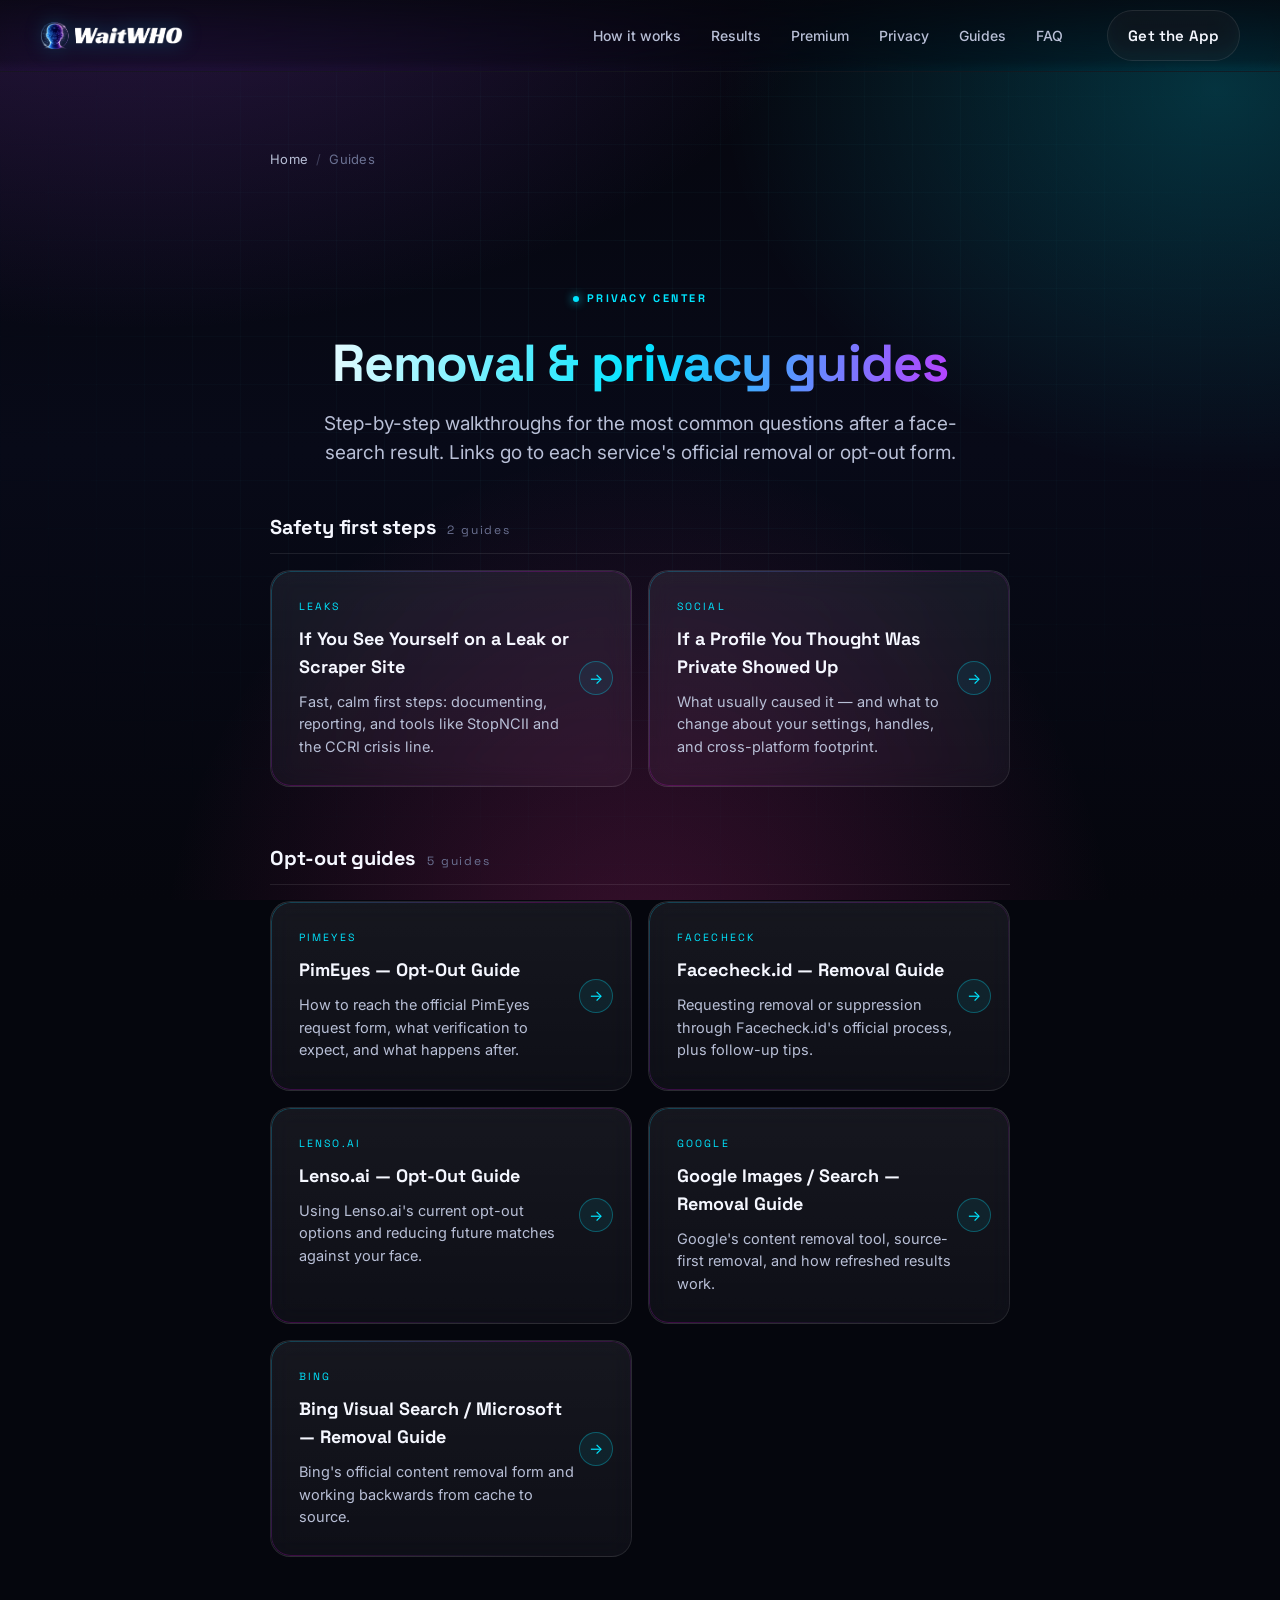
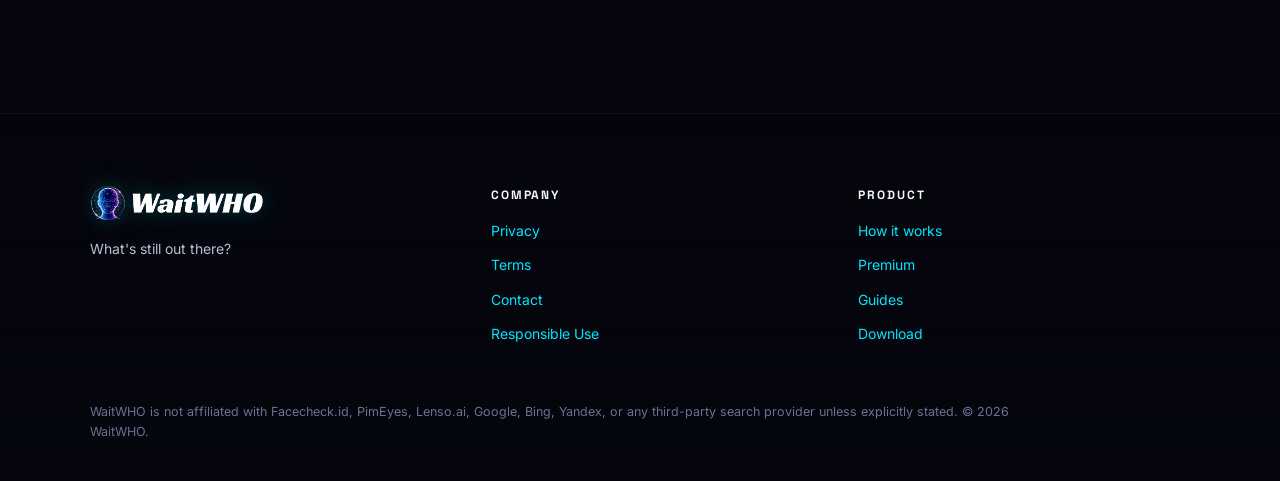
==== commit 3a595786: "footer update" ====
--- a/guides/index.html
+++ b/guides/index.html
@@ -24,8 +24,8 @@
     <link rel="preconnect" href="https://fonts.gstatic.com" crossorigin />
     <link rel="stylesheet" href="https://fonts.googleapis.com/css2?family=Inter:wght@400;500;600;700;800&family=Space+Grotesk:wght@500;600;700&display=swap" />
 
-    <link rel="stylesheet" href="../styles.css?v=7" />
-    <link rel="stylesheet" href="_shared.css?v=1" />
+    <link rel="stylesheet" href="../styles.css?v=8" />
+    <link rel="stylesheet" href="_shared.css?v=2" />
 </head>
 <body>
     <div class="bg-layer bg-grid" aria-hidden="true"></div>
--- a/styles.css
+++ b/styles.css
@@ -48,6 +48,10 @@
     --container: 1180px;
     --gutter: clamp(18px, 4vw, 40px);
     --section-pad: clamp(72px, 10vw, 140px);
+
+    /* PNG “wide” icons — “How it works” + vignettes share this so they render
+       at the same pixel width (no extra aspect-ratio slot shrinking art). */
+    --wide-art-width: min(200px, 100%);
 }
 
 /* -------------------------------------------------------------
@@ -62,6 +66,12 @@
        on some browsers where `smooth` on the root feels laggy. */
     scroll-behavior: auto;
     -webkit-text-size-adjust: 100%;
+    /* `clip` instead of `hidden` — `overflow-x: hidden` silently promotes
+       overflow-y to `auto`, which makes this element a scroll container
+       (that's what caused the "scrollbar inside a scrollbar" + bouncing). */
+    overflow-x: clip;
+    max-width: 100%;
+    overscroll-behavior-x: none;
 }
 
 body {
@@ -71,10 +81,22 @@
     line-height: 1.55;
     color: var(--text-primary);
     background: var(--bg-0);
-    min-height: 100dvh;
-    overflow-x: hidden;
+    /* Match hero (100svh): 100dvh can change when browser chrome moves,
+       which retriggers layout and makes the scrollbar track “breathe”. */
+    min-height: 100svh;
+    overflow-x: clip;
+    max-width: 100%;
+    overscroll-behavior-x: none;
+    /* Do NOT set touch-action here — `pan-y` on body breaks iOS Safari taps
+       on the sticky nav hamburger (clicks never reach the <button>). */
     -webkit-font-smoothing: antialiased;
     -moz-osx-font-smoothing: grayscale;
+}
+
+/* Contain wide paint (blurs, halos, terminal lines) so they can’t widen the scroll tile. */
+main {
+    overflow-x: clip;
+    max-width: 100%;
 }
 
 img, svg, video { display: block; max-width: 100%; }
@@ -97,6 +119,25 @@
     margin: 0 auto;
     padding-left: var(--gutter);
     padding-right: var(--gutter);
+}
+
+.mobile-menu__close {
+    position: absolute;
+    top: 18px;
+    right: 18px;
+    width: 42px;
+    height: 42px;
+    border-radius: 999px;
+    border: 1px solid rgba(255,255,255,.12);
+    background: rgba(255,255,255,.06);
+    color: #fff;
+    font-size: 30px;
+    line-height: 1;
+    cursor: pointer;
+}
+
+.mobile-menu__close:hover {
+    background: rgba(255,255,255,.12);
 }
 
 /* -------------------------------------------------------------
@@ -346,6 +387,8 @@
     backdrop-filter: blur(16px) saturate(130%);
     -webkit-backdrop-filter: blur(16px) saturate(130%);
     border-bottom: 1px solid rgba(255, 255, 255, 0.05);
+    /* Ensure taps aren’t lost to siblings / compositor quirks on iOS. */
+    pointer-events: auto;
 }
 .nav__brand {
     display: inline-flex;
@@ -478,6 +521,9 @@
     border-radius: 10px;
     cursor: pointer;
     position: relative;
+    z-index: 2;
+    touch-action: manipulation;
+    -webkit-tap-highlight-color: rgba(0, 229, 255, 0.15);
     transition: background .25s var(--ease-out), border-color .25s var(--ease-out);
 }
 .nav__hamburger:hover {
@@ -517,13 +563,18 @@
    inert on desktop (display:none below); on mobile it slides in
    from the right when JS sets .is-open on <body>.
 ------------------------------------------------------------- */
+/* Closed: sit *below* .nav (z-index 40) so the hamburger stays clickable.
+   Safari/WebKit often eats taps on fixed full-viewport layers even with
+   pointer-events:none + visibility:hidden. Open state bumps above nav. */
 .mobile-menu {
     position: fixed;
     inset: 0;
-    z-index: 50;
+    z-index: 30;
     pointer-events: none;
     visibility: hidden;
     transition: visibility 0s linear .35s;
+    /* Drawer panel uses translateX; keep it from widening document scroll width on iOS. */
+    overflow-x: hidden;
 }
 .mobile-menu__backdrop {
     position: absolute;
@@ -539,7 +590,10 @@
     position: absolute;
     top: 0;
     right: 0;
-    height: 100dvh;
+    /* `svh` = small viewport height (fixed at the *smallest* stable size).
+       Avoids iOS Safari's `dvh` grow-on-scroll which was pushing the CTA
+       down when the user tried to scroll the drawer. */
+    height: 100svh;
     width: min(320px, 85vw);
     padding: clamp(28px, 7vw, 44px) clamp(20px, 5vw, 28px);
     display: flex;
@@ -554,8 +608,12 @@
     transform: translateX(100%);
     transition: transform .35s var(--ease-out);
     overflow-y: auto;
+    /* Stops touch scrolls inside the drawer from chaining into the page. */
+    overscroll-behavior: contain;
+    -webkit-overflow-scrolling: touch;
 }
 .mobile-menu.is-open {
+    z-index: 60;
     visibility: visible;
     pointer-events: auto;
     transition-delay: 0s;
@@ -626,6 +684,9 @@
     display: flex;
     align-items: center;
     isolation: isolate;
+    /* `clip` (not `hidden`) — otherwise the browser promotes overflow-y
+       to `auto` and gives the hero its own scrollbar. */
+    overflow-x: clip;
 }
 
 /* Full-bleed “hacker terminal” whispers — same vibe as iOS ScanLoaderView.
@@ -978,34 +1039,6 @@
     box-shadow: 0 8px 24px -6px rgba(0, 229, 255, .5), 0 8px 24px -6px rgba(255, 0, 255, .4);
 }
 
-/* Scroll cue */
-.hero__scroll {
-    position: absolute;
-    z-index: 2;
-    left: 50%;
-    bottom: 18px;
-    transform: translateX(-50%);
-    width: 24px;
-    height: 36px;
-    border-radius: 999px;
-    border: 1px solid var(--glass-border);
-    background: rgba(255, 255, 255, .03);
-    display: flex;
-    justify-content: center;
-    padding-top: 6px;
-}
-.hero__scroll span {
-    width: 2px; height: 8px;
-    background: var(--neon-cyan);
-    border-radius: 2px;
-    animation: scroll-cue 1.6s var(--ease-in-out) infinite;
-}
-@keyframes scroll-cue {
-    0%   { transform: translateY(0);  opacity: 1; }
-    80%  { transform: translateY(14px); opacity: 0; }
-    100% { transform: translateY(14px); opacity: 0; }
-}
-
 @media (max-width: 900px) {
     .hero { padding-top: 40px; min-height: auto; }
     .hero__inner {
@@ -1016,7 +1049,9 @@
     .hero__ctas { justify-content: center; }
     .hero__typed { align-self: center; }
     .hero__device { order: -1; width: min(260px, 70vw); }
-    .hero__scroll { display: none; }
+    /* Tighter halo bleed on narrow viewports — huge negative inset + blur
+       can inflate scrollable width on WebKit when paired with fast scroll. */
+    .hero-device-aura { inset: -14%; }
 }
 
 /* -------------------------------------------------------------
@@ -1138,6 +1173,7 @@
     backdrop-filter: blur(12px);
     -webkit-backdrop-filter: blur(12px);
     overflow: hidden;
+    text-align: center;
     transition: transform .35s var(--ease-out), border-color .35s var(--ease-out), box-shadow .35s var(--ease-out);
 }
 .step:hover {
@@ -1155,6 +1191,7 @@
 .step__icon {
     width: 48px; height: 48px;
     display: grid; place-items: center;
+    margin-inline: auto;
     border-radius: 14px;
     background: radial-gradient(circle at 30% 30%, rgba(0, 229, 255, .25), transparent 70%),
                 radial-gradient(circle at 80% 80%, rgba(255, 0, 255, .22), transparent 70%),
@@ -1165,6 +1202,38 @@
     color: var(--neon-cyan);
 }
 .step__icon svg { width: 22px; height: 22px; }
+.step__icon img {
+    max-width: 32px;
+    max-height: 32px;
+    width: auto;
+    height: auto;
+    object-fit: contain;
+    display: block;
+}
+.step__icon--wide {
+    width: var(--wide-art-width);
+    max-width: 100%;
+    height: auto;
+    min-height: 0;
+    margin-inline: auto;
+    margin-bottom: 18px;
+    padding: 0;
+    display: block;
+    border: none;
+    background: none;
+    box-shadow: none;
+    border-radius: 0;
+}
+.step__icon--wide img {
+    max-width: none;
+    max-height: none;
+    width: 100%;
+    height: auto;
+    object-fit: contain;
+}
+.steps .step:nth-child(3) .step__icon--wide {
+    padding-top: 8px;
+}
 .step h3 {
     font-family: var(--font-display);
     font-size: 20px;
@@ -1374,20 +1443,44 @@
 .feature {
     display: flex;
     flex-direction: column;
+    align-items: center;
     gap: 14px;
+    text-align: center;
 }
 .feature__icon {
-    width: 46px; height: 46px;
-    display: grid; place-items: center;
-    border-radius: 14px;
+    /* 64px artwork + ~8px inset each side (same proportion as prior 48/60). */
+    width: 80px;
+    height: 80px;
+    display: grid;
+    place-items: center;
+    border-radius: 18px;
     color: #fff;
-}
-.feature__icon svg { width: 22px; height: 22px; }
+    flex-shrink: 0;
+}
+.feature__icon svg { width: 36px; height: 36px; }
+.feature__icon img {
+    width: 64px;
+    height: 64px;
+    object-fit: contain;
+    display: block;
+}
 .feature__icon--cyan    { background: linear-gradient(135deg, rgba(0, 229, 255, .25), rgba(0, 229, 255, .05)); border: 1px solid rgba(0, 229, 255, .35); box-shadow: 0 0 18px -6px rgba(0, 229, 255, .55); color: var(--neon-cyan); }
 .feature__icon--magenta { background: linear-gradient(135deg, rgba(255, 0, 255, .25), rgba(255, 0, 255, .05)); border: 1px solid rgba(255, 0, 255, .35); box-shadow: 0 0 18px -6px rgba(255, 0, 255, .55); color: var(--neon-magenta); }
 .feature__icon--purple  { background: linear-gradient(135deg, rgba(119, 57, 177, .35), rgba(119, 57, 177, .05)); border: 1px solid rgba(119, 57, 177, .45); box-shadow: 0 0 18px -6px rgba(119, 57, 177, .55); color: #B78CFA; }
-.feature h3 { font-family: var(--font-display); margin: 0; font-size: 18px; }
-.feature p  { margin: 0; color: var(--text-secondary); font-size: 14.5px; }
+.feature h3 {
+    font-family: var(--font-display);
+    margin: 0;
+    font-size: 18px;
+    width: 100%;
+    max-width: 100%;
+}
+.feature p {
+    margin: 0;
+    color: var(--text-secondary);
+    font-size: 14.5px;
+    width: 100%;
+    max-width: 100%;
+}
 
 @media (max-width: 1000px) { .feature-grid { grid-template-columns: repeat(2, minmax(0, 1fr)); } }
 @media (max-width: 520px)  { .feature-grid { grid-template-columns: 1fr; } }
@@ -1458,6 +1551,7 @@
     flex-direction: column;
     gap: 12px;
     padding: 26px 24px 28px;
+    text-align: center;
 }
 .vignette__marker {
     width: 40px;
@@ -1465,13 +1559,51 @@
     border-radius: 12px;
     display: grid;
     place-items: center;
+    margin-inline: auto;
     background: linear-gradient(135deg, rgba(0, 229, 255, .18), rgba(255, 0, 255, .08));
     border: 1px solid rgba(0, 229, 255, .3);
     color: var(--neon-cyan);
 }
-.vignette:nth-child(2) .vignette__marker { color: var(--neon-magenta); border-color: rgba(255, 0, 255, .3); background: linear-gradient(135deg, rgba(255, 0, 255, .18), rgba(119, 57, 177, .08)); }
-.vignette:nth-child(3) .vignette__marker { color: #B78CFA; border-color: rgba(119, 57, 177, .35); background: linear-gradient(135deg, rgba(119, 57, 177, .25), rgba(0, 229, 255, .05)); }
+/* Only the small SVG tile markers — must not match .vignette__marker--wide
+   or those rules override `background: none` and paint a colored “box”
+   behind transparent PNGs (higher specificity than .vignette__marker--wide). */
+.vignette:nth-child(2) .vignette__marker:not(.vignette__marker--wide) {
+    color: var(--neon-magenta);
+    border-color: rgba(255, 0, 255, .3);
+    background: linear-gradient(135deg, rgba(255, 0, 255, .18), rgba(119, 57, 177, .08));
+}
+.vignette:nth-child(3) .vignette__marker:not(.vignette__marker--wide) {
+    color: #B78CFA;
+    border-color: rgba(119, 57, 177, .35);
+    background: linear-gradient(135deg, rgba(119, 57, 177, .25), rgba(0, 229, 255, .05));
+}
 .vignette__marker svg { width: 20px; height: 20px; }
+.vignette__marker--wide {
+    /* Match `.step__icon--wide`: same width token + natural image height.
+       (A fixed aspect-ratio + max-height was letterboxing shorter/wider art
+       so it looked smaller than the “How it works” PNGs.) */
+    width: var(--wide-art-width);
+    max-width: 100%;
+    height: auto;
+    min-height: 0;
+    margin-inline: auto;
+    /* .vignette uses gap:12px; +6px here ≈ step icon 18px below art */
+    margin-bottom: 6px;
+    padding: 0;
+    display: block;
+    border: none;
+    background: none;
+    box-shadow: none;
+    border-radius: 0;
+}
+.vignette__marker--wide img {
+    max-width: none;
+    max-height: none;
+    width: 100%;
+    height: auto;
+    object-fit: contain;
+    display: block;
+}
 .vignette h3 { font-family: var(--font-display); margin: 0; font-size: 18px; line-height: 1.25; }
 .vignette p  { margin: 0; color: var(--text-secondary); font-size: 15px; line-height: 1.55; }
 
@@ -2363,3 +2495,160 @@
 .legal-doc a {
     font-weight: 500;
 }
+
+/* ===== WaitWHO Mobile Menu Upgrade ===== */
+
+.mobile-menu__panel {
+    width: min(360px, 88vw);
+    padding: 22px 22px 28px;
+    background:
+        radial-gradient(90% 45% at 100% 0%, rgba(0, 229, 255, 0.18), transparent 60%),
+        radial-gradient(80% 50% at 100% 100%, rgba(255, 0, 255, 0.16), transparent 60%),
+        linear-gradient(180deg, rgba(11, 13, 26, .98), rgba(5, 6, 13, .98));
+    border-left: 1px solid rgba(0, 229, 255, .16);
+    box-shadow:
+        -24px 0 70px -28px rgba(0, 229, 255, .45),
+        inset 1px 0 0 rgba(255,255,255,.06);
+}
+
+.mobile-menu__top {
+    display: flex;
+    align-items: center;
+    justify-content: space-between;
+    gap: 14px;
+    margin-bottom: 18px;
+}
+
+.mobile-menu__logo {
+    height: 30px;
+    width: auto;
+    max-width: 180px;
+    object-fit: contain;
+    filter:
+        drop-shadow(0 0 14px rgba(0, 229, 255, .28))
+        drop-shadow(0 0 10px rgba(255, 0, 255, .18));
+}
+
+.mobile-menu__close {
+    position: static;
+    width: 42px;
+    height: 42px;
+    border-radius: 999px;
+    border: 1px solid rgba(0, 229, 255, .28);
+    background:
+        radial-gradient(circle at 30% 25%, rgba(255,255,255,.16), transparent 35%),
+        rgba(255,255,255,.06);
+    color: #fff;
+    font-size: 28px;
+    line-height: 1;
+    cursor: pointer;
+    box-shadow:
+        0 0 18px rgba(0,229,255,.18),
+        inset 0 0 0 1px rgba(255,255,255,.04);
+}
+
+.mobile-menu__tagline {
+    margin: 0 0 28px;
+    font-family: var(--font-display);
+    font-size: 13px;
+    letter-spacing: .16em;
+    text-transform: uppercase;
+    color: var(--text-tertiary);
+}
+
+.mobile-menu__links {
+    gap: 8px;
+    margin-top: 0;
+}
+
+.mobile-menu__links a {
+    padding: 17px 16px;
+    font-weight: 700;
+    border-radius: 16px;
+    border: 1px solid rgba(255,255,255,.07);
+    background: linear-gradient(180deg, rgba(255,255,255,.055), rgba(255,255,255,.025));
+}
+
+.mobile-menu__links a::after {
+    color: var(--neon-cyan);
+    opacity: .8;
+}
+
+.mobile-menu__cta {
+    justify-content: center;
+    padding-top: 30px;
+}
+
+/* -------------------------------------------------------------
+   BACK TO TOP
+------------------------------------------------------------- */
+.back-to-top {
+    position: fixed;
+    right: clamp(16px, 3vw, 28px);
+    bottom: clamp(20px, 3vw, 32px);
+    z-index: 40;
+    width: 46px;
+    height: 46px;
+    display: grid;
+    place-items: center;
+    padding: 0;
+    border-radius: 999px;
+    border: 1px solid rgba(0, 229, 255, .35);
+    background:
+        radial-gradient(circle at 30% 30%, rgba(0, 229, 255, .28), transparent 70%),
+        radial-gradient(circle at 80% 80%, rgba(255, 0, 255, .22), transparent 70%),
+        rgba(10, 12, 22, .78);
+    color: var(--neon-cyan);
+    cursor: pointer;
+    backdrop-filter: blur(10px) saturate(120%);
+    -webkit-backdrop-filter: blur(10px) saturate(120%);
+    box-shadow:
+        0 8px 24px -10px rgba(0, 229, 255, .55),
+        0 4px 16px -6px rgba(255, 0, 255, .35),
+        inset 0 0 0 1px rgba(255, 255, 255, .04);
+    opacity: 0;
+    transform: translateY(14px) scale(.92);
+    pointer-events: none;
+    transition:
+        opacity .3s var(--ease-out),
+        transform .3s var(--ease-out),
+        background-color .2s var(--ease-out),
+        border-color .2s var(--ease-out),
+        box-shadow .25s var(--ease-out);
+}
+.back-to-top[hidden] {
+    display: none;
+}
+.back-to-top.is-visible {
+    opacity: 1;
+    transform: translateY(0) scale(1);
+    pointer-events: auto;
+}
+.back-to-top:hover {
+    border-color: rgba(0, 229, 255, .7);
+    color: #7FF1FF;
+    box-shadow:
+        0 10px 28px -8px rgba(0, 229, 255, .75),
+        0 6px 20px -6px rgba(255, 0, 255, .5),
+        inset 0 0 0 1px rgba(255, 255, 255, .08);
+}
+.back-to-top:focus-visible {
+    outline: 2px solid var(--neon-cyan);
+    outline-offset: 3px;
+}
+.back-to-top svg {
+    width: 20px;
+    height: 20px;
+    display: block;
+}
+
+@media (prefers-reduced-motion: reduce) {
+    .back-to-top {
+        transition: opacity .2s linear;
+        transform: none;
+    }
+    .back-to-top.is-visible {
+        transform: none;
+    }
+}
+
--- a/guides/_shared.css
+++ b/guides/_shared.css
@@ -294,3 +294,51 @@
     color: var(--text-tertiary);
     letter-spacing: .15em;
 }
+
+/* -------------------------------------------------------------
+   Guides footer — three columns (brand | Company | Product)
+   Uses `display: contents` on `.footer__cols` so the two link groups
+   become direct grid items next to `.footer__brand`.
+------------------------------------------------------------- */
+.footer__inner:has(.footer__cols) {
+    grid-template-columns: minmax(0, 1.1fr) minmax(0, 1fr) minmax(0, 1fr);
+    gap: 28px 36px;
+    align-items: start;
+}
+.footer__inner:has(.footer__cols) .footer__cols {
+    display: contents;
+}
+.footer__inner:has(.footer__cols) .footer__cols > div {
+    min-width: 0;
+}
+.footer__inner:has(.footer__cols) .footer__cols h4 {
+    font-family: var(--font-display);
+    font-size: 12px;
+    font-weight: 700;
+    letter-spacing: .16em;
+    text-transform: uppercase;
+    color: var(--text-primary);
+    margin: 0 0 12px;
+}
+.footer__inner:has(.footer__cols) .footer__cols ul {
+    margin: 0;
+    padding: 0;
+    list-style: none;
+    display: flex;
+    flex-direction: column;
+    gap: 8px;
+}
+.footer__inner:has(.footer__cols) .footer__cols a {
+    font-size: 14px;
+    color: var(--neon-cyan);
+}
+.footer__inner:has(.footer__cols) .footer__cols a:hover {
+    color: #7FF1FF;
+}
+
+@media (max-width: 720px) {
+    .footer__inner:has(.footer__cols) {
+        grid-template-columns: 1fr;
+        gap: 24px;
+    }
+}
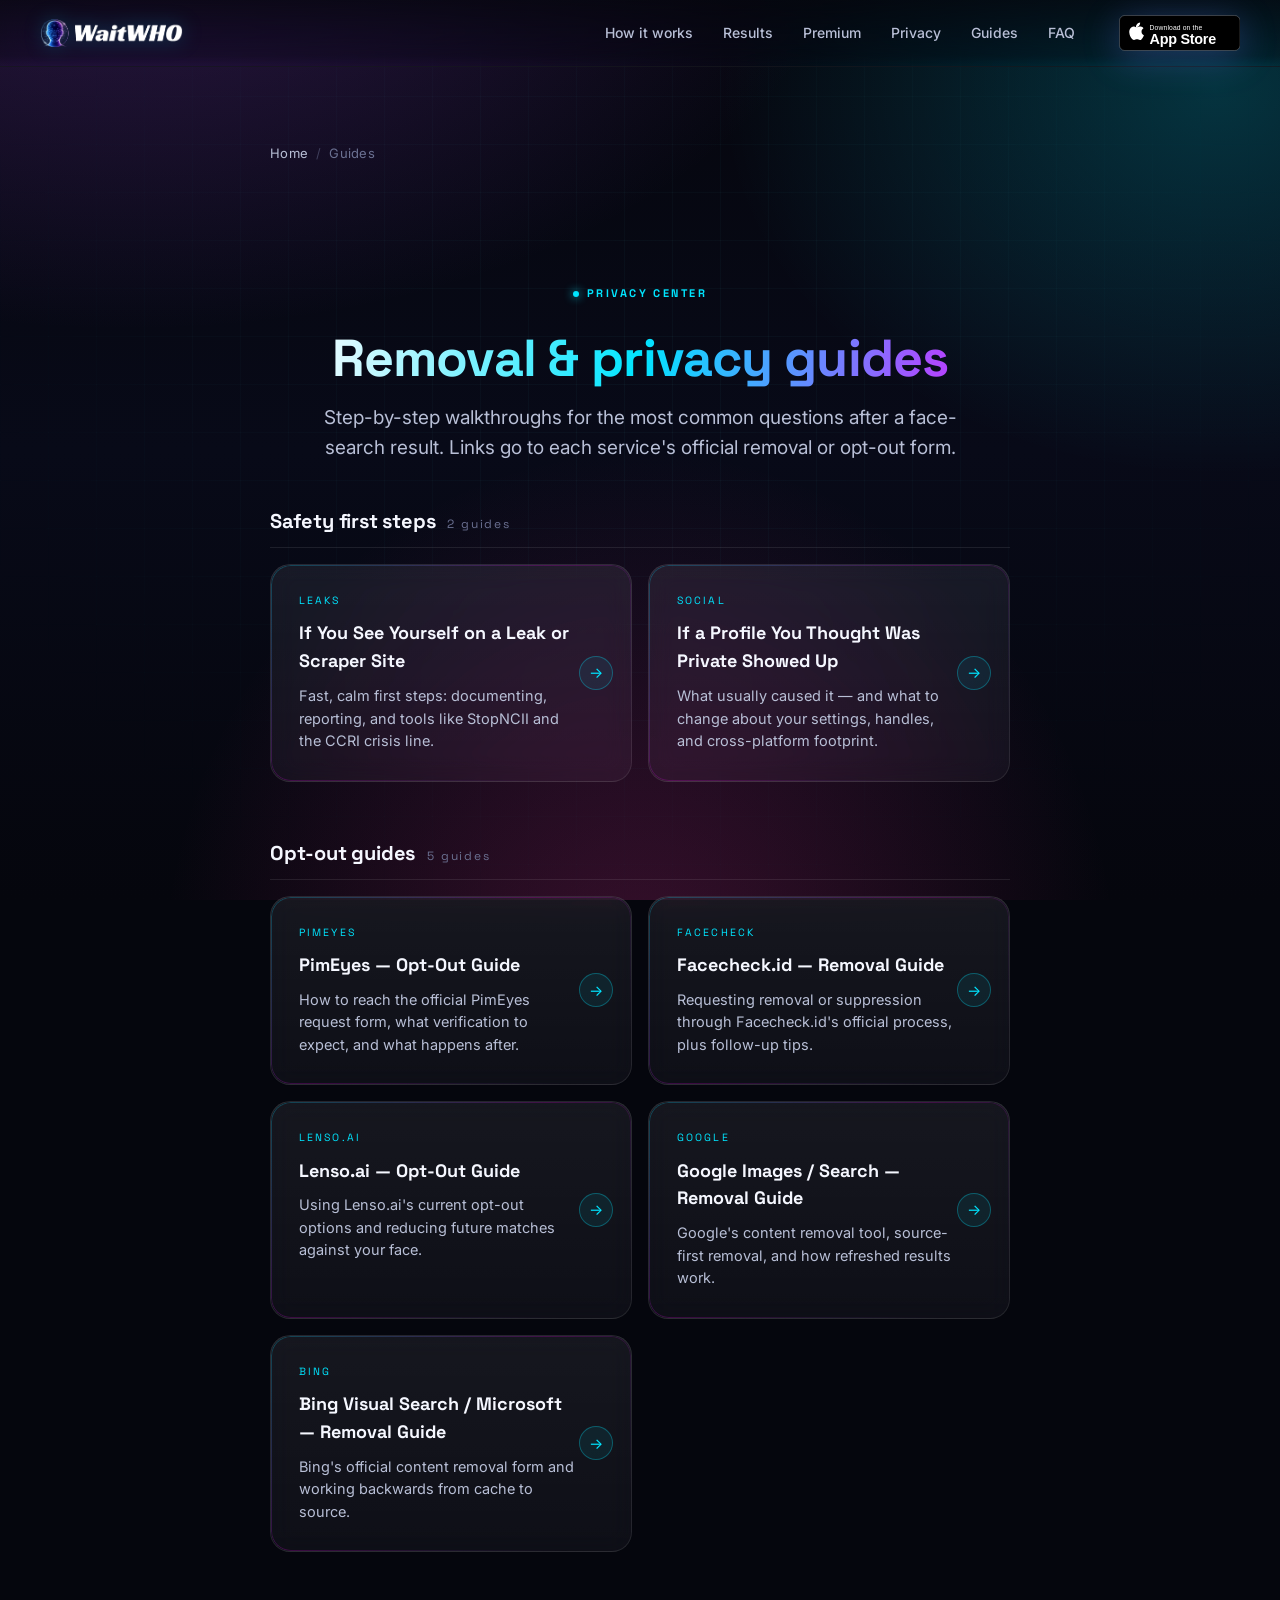
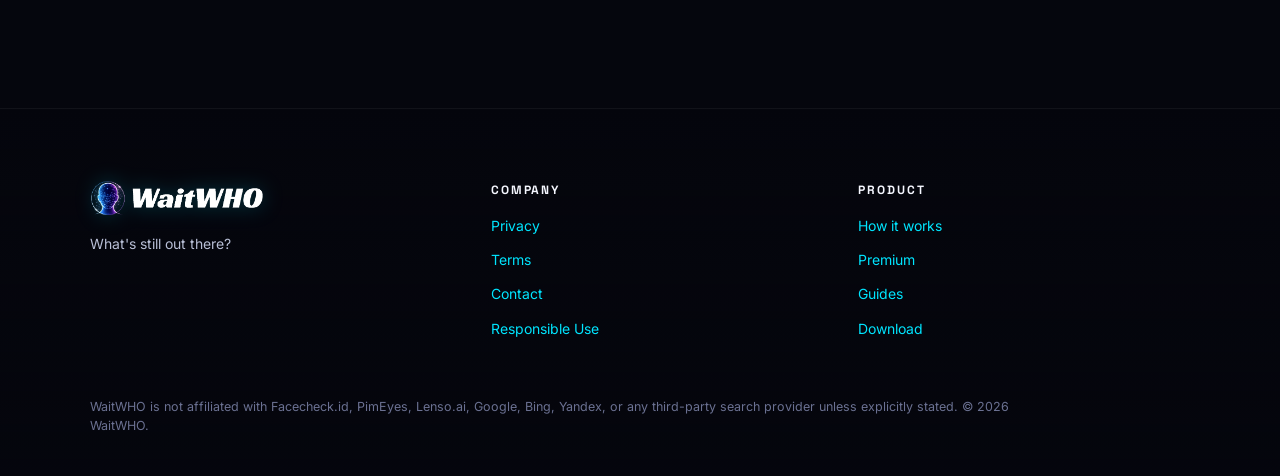
==== commit d15c0240: "update" ====
--- a/guides/index.html
+++ b/guides/index.html
@@ -24,10 +24,33 @@
     <link rel="preconnect" href="https://fonts.gstatic.com" crossorigin />
     <link rel="stylesheet" href="https://fonts.googleapis.com/css2?family=Inter:wght@400;500;600;700;800&family=Space+Grotesk:wght@500;600;700&display=swap" />
 
-    <link rel="stylesheet" href="../styles.css?v=8" />
-    <link rel="stylesheet" href="_shared.css?v=2" />
+    <link rel="stylesheet" href="../styles.css?v=34" />
+    <link rel="stylesheet" href="_shared.css?v=4" />
 </head>
 <body>
+    <svg width="0" height="0" aria-hidden="true" focusable="false" style="position:absolute;width:0;height:0;overflow:hidden">
+        <defs>
+            <symbol id="app-store-badge-art" viewBox="0 0 135 40">
+                <rect x="0.5" y="0.5" width="134" height="39" rx="6" fill="#000" stroke="rgba(255,255,255,0.25)" stroke-width="1"/>
+                <g transform="translate(10, 8) scale(0.85)" fill="#fff">
+                    <path d="M15.769.442c.021 0 .041 0 .063 0 .152 1.887-.569 3.297-1.447 4.319-.861 1.015-2.041 1.998-3.947 1.849-.127-1.859.596-3.164 1.474-4.184.814-.951 2.305-1.796 3.857-1.984zm5.058 16.694c0 .019 0 .036 0 .054-.47 1.424-1.14 2.644-1.957 3.776-.747 1.028-1.662 2.412-3.296 2.412-1.412 0-2.35-.908-3.797-.933-1.531-.025-2.373.759-3.773.957-.16 0-.32 0-.477 0-1.028-.149-1.857-.962-2.461-1.695-1.782-2.168-3.158-4.967-3.414-8.551 0-.351 0-.701 0-1.051.109-2.566 1.355-4.652 3.011-5.663.874-.536 2.075-.993 3.412-.789.573.089 1.159.285 1.673.48.486.187 1.093.519 1.669.501.39-.011.779-.214 1.172-.358 1.154-.417 2.285-.894 3.775-.67 1.791.271 3.063 1.067 3.849 2.295-1.515.965-2.714 2.42-2.509 4.909.181 2.263 1.497 3.586 3.123 4.326z"/>
+                </g>
+                <text x="34" y="17"
+                      fill="#fff"
+                      font-family="-apple-system, BlinkMacSystemFont, 'SF Pro Text', 'Helvetica Neue', Helvetica, Arial, sans-serif"
+                      font-size="7.5"
+                      font-weight="400"
+                      letter-spacing="0.15">Download on the</text>
+                <text x="34" y="32"
+                      fill="#fff"
+                      font-family="-apple-system, BlinkMacSystemFont, 'SF Pro Display', 'Helvetica Neue', Helvetica, Arial, sans-serif"
+                      font-size="16"
+                      font-weight="600"
+                      letter-spacing="-0.3">App Store</text>
+            </symbol>
+        </defs>
+    </svg>
+
     <div class="bg-layer bg-grid" aria-hidden="true"></div>
     <div class="bg-layer bg-glow" aria-hidden="true"></div>
 
@@ -43,7 +66,15 @@
             <a href="./">Guides</a>
             <a href="../index.html#faq">FAQ</a>
         </nav>
-        <a class="btn btn--ghost nav__cta" href="../index.html#download">Get the App</a>
+        <a class="app-store-badge app-store-badge--sm nav__cta"
+           href="../index.html#download"
+           data-app-store
+           aria-label="Download WaitWHO on the App Store"
+           data-event="download_nav">
+            <svg viewBox="0 0 135 40" role="img" aria-hidden="true" focusable="false">
+                <use href="#app-store-badge-art"></use>
+            </svg>
+        </a>
     </header>
 
     <main class="guide-page">
@@ -123,30 +154,28 @@
     </main>
 
     <footer class="footer" role="contentinfo">
-        <div class="container footer__inner">
+        <div class="container footer__inner footer__inner--guides">
             <div class="footer__brand">
                 <img class="brand-logo brand-logo--lg" src="../assets/waitwho-logo.png" alt="WaitWHO" />
                 <p class="footer__tagline">What's still out there?</p>
             </div>
-            <div class="footer__cols">
-                <div>
-                    <h4>Company</h4>
-                    <ul>
-                        <li><a href="../privacy.html">Privacy</a></li>
-                        <li><a href="../terms.html">Terms</a></li>
-                        <li><a href="../contact.html">Contact</a></li>
-                        <li><a href="../index.html#privacy">Responsible Use</a></li>
-                    </ul>
-                </div>
-                <div>
-                    <h4>Product</h4>
-                    <ul>
-                        <li><a href="../index.html#how">How it works</a></li>
-                        <li><a href="../index.html#premium">Premium</a></li>
-                        <li><a href="./">Guides</a></li>
-                        <li><a href="../index.html#download">Download</a></li>
-                    </ul>
-                </div>
+            <div class="footer__col">
+                <h4>Company</h4>
+                <ul>
+                    <li><a href="../privacy.html">Privacy</a></li>
+                    <li><a href="../terms.html">Terms</a></li>
+                    <li><a href="../contact.html">Contact</a></li>
+                    <li><a href="../index.html#privacy">Responsible Use</a></li>
+                </ul>
+            </div>
+            <div class="footer__col">
+                <h4>Product</h4>
+                <ul>
+                    <li><a href="../index.html#how">How it works</a></li>
+                    <li><a href="../index.html#premium">Premium</a></li>
+                    <li><a href="./">Guides</a></li>
+                    <li><a href="../index.html#download">Download</a></li>
+                </ul>
             </div>
             <p class="footer__disclaimer">
                 WaitWHO is not affiliated with Facecheck.id, PimEyes, Lenso.ai, Google, Bing, Yandex, or any third-party search provider unless explicitly stated.
--- a/styles.css
+++ b/styles.css
@@ -2204,8 +2204,69 @@
     color: var(--text-tertiary);
     margin: 16px 0 0;
 }
+
+/* Guides / blog pages — `.footer__inner.footer__inner--guides` + two `.footer__col`.
+   Lives in styles.css (not only _shared) so it always loads with the base footer. */
+.footer__inner.footer__inner--guides {
+    grid-template-columns: minmax(0, 1.1fr) minmax(0, 1fr) minmax(0, 1fr);
+    gap: 28px 36px;
+    align-items: start;
+}
+.footer__inner.footer__inner--guides .footer__col {
+    min-width: 0;
+}
+.footer__inner.footer__inner--guides .footer__col h4 {
+    font-family: var(--font-display);
+    font-size: 12px;
+    font-weight: 700;
+    letter-spacing: .16em;
+    text-transform: uppercase;
+    color: var(--text-primary);
+    margin: 0 0 12px;
+}
+.footer__inner.footer__inner--guides .footer__col ul {
+    margin: 0;
+    padding: 0;
+    list-style: none;
+    display: flex;
+    flex-direction: column;
+    gap: 8px;
+}
+.footer__inner.footer__inner--guides .footer__col a {
+    font-size: 14px;
+    color: var(--neon-cyan);
+}
+.footer__inner.footer__inner--guides .footer__col a:hover {
+    color: #7FF1FF;
+}
+@media (min-width: 721px) {
+    .footer__inner.footer__inner--guides > .footer__brand {
+        grid-column: 1;
+        grid-row: 1;
+    }
+    .footer__inner.footer__inner--guides > .footer__col:nth-child(2) {
+        grid-column: 2;
+        grid-row: 1;
+    }
+    .footer__inner.footer__inner--guides > .footer__col:nth-child(3) {
+        grid-column: 3;
+        grid-row: 1;
+    }
+    .footer__inner.footer__inner--guides > .footer__disclaimer {
+        grid-column: 1 / -1;
+        grid-row: 2;
+    }
+}
+
 @media (max-width: 720px) {
     .footer__inner { grid-template-columns: 1fr; }
+    .footer__inner.footer__inner--guides > .footer__brand,
+    .footer__inner.footer__inner--guides > .footer__col:nth-child(2),
+    .footer__inner.footer__inner--guides > .footer__col:nth-child(3),
+    .footer__inner.footer__inner--guides > .footer__disclaimer {
+        grid-column: auto;
+        grid-row: auto;
+    }
     .footer__links { justify-content: flex-start; }
 }
 
--- a/guides/_shared.css
+++ b/guides/_shared.css
@@ -295,50 +295,3 @@
     letter-spacing: .15em;
 }
 
-/* -------------------------------------------------------------
-   Guides footer — three columns (brand | Company | Product)
-   Uses `display: contents` on `.footer__cols` so the two link groups
-   become direct grid items next to `.footer__brand`.
-------------------------------------------------------------- */
-.footer__inner:has(.footer__cols) {
-    grid-template-columns: minmax(0, 1.1fr) minmax(0, 1fr) minmax(0, 1fr);
-    gap: 28px 36px;
-    align-items: start;
-}
-.footer__inner:has(.footer__cols) .footer__cols {
-    display: contents;
-}
-.footer__inner:has(.footer__cols) .footer__cols > div {
-    min-width: 0;
-}
-.footer__inner:has(.footer__cols) .footer__cols h4 {
-    font-family: var(--font-display);
-    font-size: 12px;
-    font-weight: 700;
-    letter-spacing: .16em;
-    text-transform: uppercase;
-    color: var(--text-primary);
-    margin: 0 0 12px;
-}
-.footer__inner:has(.footer__cols) .footer__cols ul {
-    margin: 0;
-    padding: 0;
-    list-style: none;
-    display: flex;
-    flex-direction: column;
-    gap: 8px;
-}
-.footer__inner:has(.footer__cols) .footer__cols a {
-    font-size: 14px;
-    color: var(--neon-cyan);
-}
-.footer__inner:has(.footer__cols) .footer__cols a:hover {
-    color: #7FF1FF;
-}
-
-@media (max-width: 720px) {
-    .footer__inner:has(.footer__cols) {
-        grid-template-columns: 1fr;
-        gap: 24px;
-    }
-}
